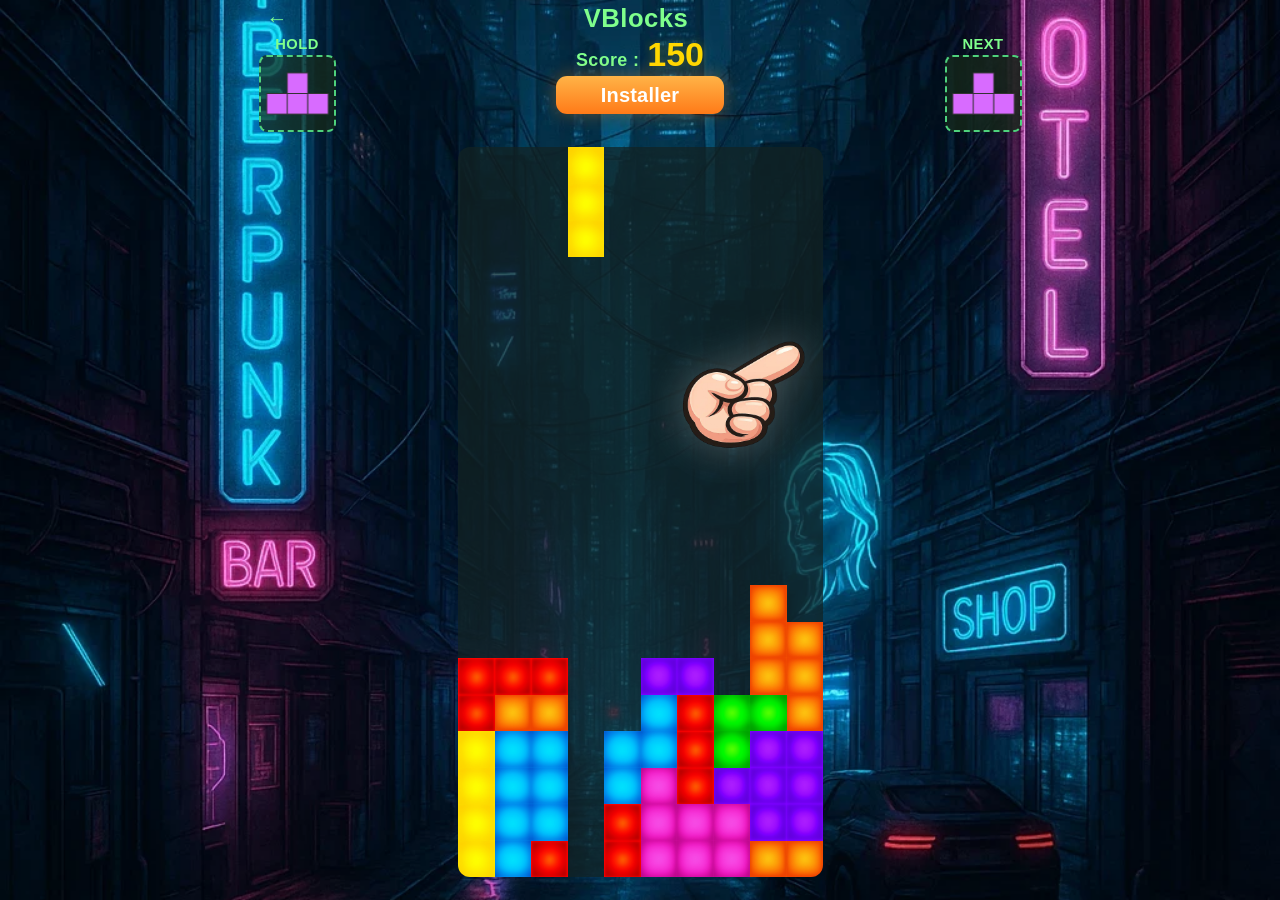
==== fichier/index.html @ 4e6a341f "s" ====
<!DOCTYPE html>
<html lang="fr">
<head>
  <meta charset="UTF-8" />
  <meta name="viewport" content="width=device-width, initial-scale=1.0, user-scalable=no" />
  <title>VBlocks</title>
  <style>
    :root { color-scheme: dark; }
    * { box-sizing: border-box; }
    html, body { margin:0; width:100%; height:100%; overflow:hidden; font-family: Arial, sans-serif; }
    body[data-theme="cyber"] {
      background: url('assets/grid.webp') center center / cover no-repeat !important;
      --body-bg: linear-gradient(135deg, #0d1b1e 0%, #16282a 60%, #132323 100%);
      --body-color: #7fff8c; --title-color: #7fff8c; --title-shadow: 0 0 14px #3fc86a;
      --canvas-bg: rgba(19,35,35,0.72); --canvas-border: #7fff8c; --canvas-shadow: #124527;
      --panel-bg: #101e16; --panel-border: #4ed17c; --panel-shadow: #16282a; --panel-text: #7fff8c;
      --canvas-panel-bg: rgba(23,42,25,0.72); --canvas-panel-border: #4ed17c;
      --box-bg: rgba(20,40,30,0.65); --box-border: #4ed17c; --score-color: #7fff8c;
      --score-shadow: 0 0 8px #7fff8c; --btn-bg: #1f3422; --btn-color: #7fff8c; --btn-border: #4ed17c;
      --btn-hover-bg: #243929; --btn-hover-color: #7fff8c; --btn-hover-border: #b3ffc1; --btn-shadow: 0 0 8px #4ed17c;
    }
    body { background: var(--body-bg,#111); color:var(--body-color,#ccc); }
    .game-viewport{
      position:fixed;
      inset:0;
      display:flex;
      justify-content:center;
      align-items:flex-start;
      overflow:hidden;
      padding:0;
    }

    .main-content{
      display:flex;
      flex-direction:column;
      width:min(100vw, 820px);
      height:100vh;
      align-items:center;
      justify-content:flex-start;
      transform-origin:top center;
      padding:max(2px, env(safe-area-inset-top)) 8px max(8px, env(safe-area-inset-bottom));
    }

    .top-bar{
      width:100%;
      max-width:760px;
      display:flex;
      flex-direction:column;
      padding:0;
      flex:0 0 auto;
    }

    .top-bar-row{
      display:flex;
      justify-content:space-between;
      align-items:center;
      gap:6px;
    }

    .btn-back{
      background:none;
      border:none;
      color:var(--title-color);
      font-size:21px;
      width:34px;
      height:34px;
      padding:0;
    }

    .main-title{
      flex:1;
      text-align:center;
      font-weight:900;
      letter-spacing:.5px;
      color:var(--title-color);
      font-size:clamp(18px, 2vw, 28px);
      line-height:1;
    }

    .profile-row{ width:42px; }

    .top-canvas-row{
      width:100%;
      max-width:760px;
      display:grid;
      grid-template-columns:minmax(54px,74px) minmax(0,1fr) minmax(54px,74px);
      align-items:start;
      gap:8px;
      margin-top:1px;
      flex:0 0 auto;
    }

    .side-canvas-block{
      display:flex;
      flex-direction:column;
      align-items:center;
      gap:3px;
      min-width:54px;
      flex:0 0 auto;
    }

    .side-canvas-block label{
      color:var(--panel-text);
      font-weight:800;
      text-align:center;
      font-size:clamp(11px, 1.15vw, 16px);
      letter-spacing:.03em;
      line-height:1;
    }

    .center-score-block{
      display:flex;
      justify-content:center;
      align-items:flex-start;
      min-width:0;
      padding-top:0;
    }

    .center-score-inline{
      display:flex;
      flex-direction:column;
      align-items:center;
      justify-content:center;
      gap:5px;
      text-align:center;
      min-width:0;
    }

    .center-score-label{
      font-size:clamp(12px, 1.4vw, 18px);
      font-weight:900;
      color:var(--panel-text);
      letter-spacing:.02em;
    }

    .center-score-value{
      font-size:clamp(20px, 3vw, 34px);
      font-weight:900;
      line-height:1;
      color:#ffd800;
      text-shadow:0 0 10px rgba(255,216,0,.28);
    }

    .center-score-topline{
      display:flex;
      align-items:baseline;
      justify-content:center;
      gap:8px;
      flex-wrap:wrap;
    }

    .install-cta-btn{
      width:clamp(132px, 22vw, 168px);
      min-width:0;
      height:38px;
      padding:0 14px;
      border:none;
      border-radius:11px;
      background:linear-gradient(180deg, #ffb347 0%, #ff7a18 100%);
      color:#fff;
      font-size:clamp(15px, 1.9vw, 20px);
      font-weight:900;
      letter-spacing:.01em;
      cursor:pointer;
      box-shadow:0 0 18px rgba(255,138,24,.35);
      animation:vb-showcase-pulse 1s ease-in-out infinite;
      white-space:nowrap;
    }

    #holdCanvas,#nextCanvas{
      background:var(--canvas-panel-bg);
      border:2px dashed var(--canvas-panel-border);
      border-radius:8px;
    }

    .game-flex-wrap{
      width:100%;
      flex:1 1 auto;
      display:flex;
      justify-content:center;
      align-items:center;
      min-height:0;
      padding-top:4px;
      padding-bottom:4px;
    }

    #gameCanvas{
      height:100%;
      max-height:100%;
      width:auto;
      max-width:min(94vw, calc((100vh - 170px) * 0.5));
      aspect-ratio:10/20;
      background:var(--canvas-bg);
      border-radius:12px;
      display:block;
      margin:0 auto;
      touch-action:none;
    }

    @media (max-width: 900px){
      .main-content{ width:100vw; }
      .top-bar, .top-canvas-row{ max-width:680px; }

      #gameCanvas{
        max-width:min(95vw, calc((100vh - 165px) * 0.5));
      }
    }

    @media (max-width: 600px){
      .main-content{
        padding-top:max(2px, env(safe-area-inset-top));
        padding-left:6px;
        padding-right:6px;
        padding-bottom:max(8px, env(safe-area-inset-bottom));
      }

      .top-canvas-row{
        gap:8px;
      }

      .side-canvas-block{
        min-width:58px;
        gap:4px;
      }

      .side-canvas-block label{
        font-size:12px;
      }

      .center-score-inline{
        gap:6px;
      }

      .install-cta-btn{
        width:min(150px, 100%);
        height:36px;
        font-size:16px;
        border-radius:10px;
      }

      #gameCanvas{
        max-width:min(97vw, calc((100vh - 155px) * 0.5));
      }
    }

    @media (max-height: 760px){
      #gameCanvas{
        max-width:min(97vw, calc((100vh - 150px) * 0.5));
      }
    }

    @keyframes vb-showcase-pulse {
      0%, 100% { transform: scale(1); box-shadow: 0 0 14px rgba(76,255,124,.22); }
      50% { transform: scale(1.08); box-shadow: 0 0 24px rgba(76,255,124,.42); }
    }

    @keyframes vb-showcase-hand-swipe {
      0%   { transform: translate3d(0,0,0) rotate(-6deg); opacity: 0; }
      10%  { opacity: .96; }
      65%  { transform: translate3d(-52vw,0,0) rotate(0deg); opacity: 1; }
      100% { transform: translate3d(-92vw,0,0) rotate(4deg); opacity: 0; }
    }

    #showcase-hand-hint{
      position:fixed;
      width:170px;
      height:170px;
      z-index:99990;
      pointer-events:none;
    }

    #showcase-hand-hint img{
      display:block;
      width:100%;
      height:auto;
      filter:drop-shadow(0 0 20px rgba(255,255,255,.26));
      animation: vb-showcase-hand-swipe 3.2s cubic-bezier(.22,.61,.36,1) infinite;
      transform-origin:center center;
      user-select:none;
      -webkit-user-drag:none;
    }
  </style>
</head>
<body data-theme="cyber">
  <div class="game-viewport"><div class="main-content">
    <div class="top-bar">
      <div class="top-bar-row">
        <button class="btn-back" onclick="history.back()">←</button>
        <span class="main-title">VBlocks</span>
        <div class="profile-row"></div>
      </div>
    </div>
    <div class="top-canvas-row">
      <div class="side-canvas-block"><label>HOLD</label><canvas id="holdCanvas" width="48" height="48"></canvas></div>
      <div class="center-score-block">
        <div class="center-score-inline">
          <div class="center-score-topline">
            <span class="center-score-label">Score :</span>
            <span class="center-score-value" id="score">0</span>
          </div>
          <button id="install-btn" class="install-cta-btn" type="button">Installer</button>
        </div>
      </div>
      <div class="side-canvas-block"><label>NEXT</label><canvas id="nextCanvas" width="48" height="48"></canvas></div>
    </div>
    <div class="game-flex-wrap"><canvas id="gameCanvas"></canvas></div>
  </div></div>
  <audio id="music" src="assets/sounds/chill.mp3" loop></audio>
  <script>
    localStorage.setItem('themeVBlocks', 'cyber');
    window.i18nGet = (k)=>k;
    window.userData = {
      async getVCoins(){ return Number(localStorage.getItem('ads_vcoins')||0); },
      async addVCoins(n){ const v=Number(localStorage.getItem('ads_vcoins')||0)+Number(n||0); localStorage.setItem('ads_vcoins', String(v)); return v; },
      async getJetons(){ return Number(localStorage.getItem('ads_jetons')||3); },
      async addJetons(n){ const v=Math.max(0,Number(localStorage.getItem('ads_jetons')||3)+Number(n||0)); localStorage.setItem('ads_jetons', String(v)); return v; },
      async getHighScore(){ return Number(localStorage.getItem('ads_highscore')||0); },
      async setHighScore(n){ localStorage.setItem('ads_highscore', String(n||0)); return n||0; }
    };
    window.showInterstitial = async ()=>true;
  </script>
  <script>
// --- PATCH anti-lignes (ne s'applique qu'au thème "nuit") ---
function fillRectThemeSafe(c, px, py, size) {
  const theme =
    (typeof getCurrentTheme === 'function'
      ? getCurrentTheme()
      : (localStorage.getItem('themeVBlocks') || 'cyber'));

  if (theme === 'nuit') {
    const pad = 0.5;
    c.fillRect(px - pad, py - pad, size + 2 * pad, size + 2 * pad);
  } else {
    // Important: ne PAS se rappeler soi-même → pas de récursion
    c.fillRect(px, py, size, size); // ✅ FIX: width ET height
  }
}

(function (global) {
  'use strict';

  // ==== GESTION MUSIQUE UNIFIÉE ==== //
  const music = document.getElementById('music');
  if (music) music.volume = 0.45;

  function isMusicAlwaysMuted() {
    return localStorage.getItem('alwaysMuteMusic') === 'true';
  }
  function playMusicAuto() {
    if (!music) return;
    if (!isMusicAlwaysMuted()) {
      music.play().then(() => {
        window.musicStarted = true;
        refreshMusicBtn();
      }).catch(() => {});
    }
  }
  function pauseMusic() {
    if (music) music.pause();
    window.musicStarted = false;
    refreshMusicBtn();
  }
  function refreshMusicBtn() {
    const btn = document.getElementById('music-btn');
    if (!btn) return;

    const muted = isMusicAlwaysMuted() || (music && music.paused);
    const icon = muted ? 'volume-x' : 'volume-2';

    btn.innerHTML = `<img src="assets/icons/${icon}.svg" alt="${muted ? 'Muet' : 'Actif'}" class="music-btn-img">`;
  }
  window.setMusicAlwaysMuted = function (val) {
    localStorage.setItem('alwaysMuteMusic', val ? 'true' : 'false');
    if (val) {
      pauseMusic();
    } else {
      playMusicAuto();
    }
    refreshMusicBtn();
  };

  window.startMusicForGame = function () {
    if (!music) return;
    if (isMusicAlwaysMuted()) {
      pauseMusic();
      return;
    }
    music.currentTime = 0;
    playMusicAuto();
  };
  window.addEventListener('storage', (e) => {
    if (e.key === 'alwaysMuteMusic') {
      refreshMusicBtn();
      if (isMusicAlwaysMuted()) pauseMusic();
      else playMusicAuto();
    }
  });
  // Démarrage audio sur premier input (pas d’attente réseau)
  window.addEventListener('pointerdown', function autoStartMusic() {
    if (!window.musicStarted && !isMusicAlwaysMuted()) {
      playMusicAuto();
      window.musicStarted = true;
    }
  }, { once: true });

  setTimeout(refreshMusicBtn, 200);
  document.addEventListener('DOMContentLoaded', () => {
    const btnMusic = document.getElementById('music-btn');
    if (!btnMusic) return;

    btnMusic.onclick = () => {
      const currentlyMuted = isMusicAlwaysMuted() || (music && music.paused);
      const nextMute = !currentlyMuted;

      if (typeof window.setMusicAlwaysMuted === 'function') {
        window.setMusicAlwaysMuted(nextMute);
      } else {
        localStorage.setItem('alwaysMuteMusic', nextMute ? 'true' : 'false');
        if (music) {
          if (nextMute) music.pause();
          else music.play().catch(()=>{});
        }
      }
      refreshMusicBtn();
    };

    refreshMusicBtn();
  });

  // ==== FIN MUSIQUE ==== //


  // ==== SUPABASE (safe) ==== //
  const sb = global.sb || global.supabase || null;

  let highscoreCloud = 0; // Record cloud global

  // i18n + fallbacks
  function t(key, params) {
    if (global.i18nGet) {
      let str = global.i18nGet(key) ?? key;
      if (params) Object.keys(params).forEach(k => { str = str.replace(`{${k}}`, params[k]); });
      return str;
    }
    if (global.I18N_MAP && global.I18N_MAP[key]) {
      let str = global.I18N_MAP[key];
      if (params) Object.keys(params).forEach(k => { str = str.replace(`{${k}}`, params[k]); });
      return str;
    }
    return key;
  }
  // tt = i18n avec texte de repli si la clé n'existe pas
  function tt(key, fallback, params) {
    const val = t(key, params);
    return (val === key ? fallback : val);
  }

  // === THEMES à variantes (multicarrés random) ===
  function isVariantTheme(name) {
    const t = name || (typeof getCurrentTheme === 'function'
      ? getCurrentTheme()
      : (localStorage.getItem('themeVBlocks') || 'cyber'));
    return t === 'space' || t === 'vitraux' || t === 'luxury';
  }

  function initGame(opts) {
    const mode = (opts && opts.mode) || 'classic';
    const duelId = opts?.duelId || null;
    const duelPlayerNum = opts?.duelPlayerNum || 1;

    // Séquence commune (persistance et rewind)
    let piecesSequence = null;
    let piecesUsed = 0;

    let ghostPieceEnabled = false;
    localStorage.setItem('ghostPiece', 'false');
    global.toggleGhostPiece = function (enabled) {
      ghostPieceEnabled = !!enabled;
      localStorage.setItem('ghostPiece', ghostPieceEnabled ? 'true' : 'false');
      safeRedraw();
    };

    // ==== CANVAS & DPR ==== //
    const canvas = document.getElementById('gameCanvas');
    if (!canvas) { return; }
    const ctx = canvas.getContext('2d');
    if (!ctx) { return; }

    const holdCanvas = document.getElementById('holdCanvas');
    const holdCtx = holdCanvas ? holdCanvas.getContext('2d') : null;
    const nextCanvas = document.getElementById('nextCanvas');
    const nextCtx = nextCanvas ? nextCanvas.getContext('2d') : null;

    const COLS = 10, ROWS = 20;
    let BLOCK_SIZE = 30; // en px CSS (pas device)
    const DPR = Math.max(1, Math.floor(window.devicePixelRatio || 1));

    ctx.imageSmoothingEnabled = false;
    if (holdCtx) holdCtx.imageSmoothingEnabled = false;
    if (nextCtx) nextCtx.imageSmoothingEnabled = false;

    function clearCanvas(c2d, cnv) {
      c2d.save();
      c2d.setTransform(1, 0, 0, 1, 0, 0);
      c2d.clearRect(0, 0, cnv.width, cnv.height);
      c2d.restore();
    }

    const mainContent = document.querySelector('.main-content');
    let resizeRAF = null;

    function fitCanvasToCSS() {
      const cssW = Math.round(canvas.clientWidth || canvas.getBoundingClientRect().width);
      if (!cssW) return;

      BLOCK_SIZE = cssW / COLS;

      const usedW = BLOCK_SIZE * COLS;
      const usedH = BLOCK_SIZE * ROWS;

      canvas.style.height = usedH + 'px';

      canvas.width = Math.round(usedW * DPR);
      canvas.height = Math.round(usedH * DPR);

      ctx.setTransform(DPR, 0, 0, DPR, 0, 0);
    }

    function fitWholeGameUI() {
      if (!mainContent) return;
      mainContent.style.transform = 'none';
      mainContent.style.marginTop = '0px';
    }

    function boardOffsets() {
      const cssW = canvas.width  / DPR;
      const cssH = canvas.height / DPR;
      const usedW = BLOCK_SIZE * COLS;
      const usedH = BLOCK_SIZE * ROWS;
      return {
        x: (cssW - usedW) / 2,
        y: (cssH - usedH) / 2,
      };
    }

    function sizeMiniCanvas(cnv, c2d, target = 48) {
      if (!cnv || !c2d) return;
      cnv.style.width  = target + 'px';
      cnv.style.height = target + 'px';
      cnv.width  = Math.round(target * DPR);
      cnv.height = Math.round(target * DPR);
      c2d.setTransform(DPR, 0, 0, DPR, 0, 0);
      c2d.imageSmoothingEnabled = false;
    }

    fitCanvasToCSS();

    function getMiniCanvasTarget() {
      return Math.max(48, Math.min(88, Math.round(Math.min(window.innerWidth, window.innerHeight) * 0.085)));
    }

    sizeMiniCanvas(holdCanvas, holdCtx, getMiniCanvasTarget());
    sizeMiniCanvas(nextCanvas, nextCtx, getMiniCanvasTarget());
    fitWholeGameUI();

    window.addEventListener('resize', () => {
      cancelAnimationFrame(resizeRAF);
      resizeRAF = requestAnimationFrame(() => {
        if (mainContent) {
          mainContent.style.transform = 'none';
          mainContent.style.marginTop = '0px';
        }

        fitCanvasToCSS();
        sizeMiniCanvas(holdCanvas, holdCtx, getMiniCanvasTarget());
        sizeMiniCanvas(nextCanvas, nextCtx, getMiniCanvasTarget());

        safeRedraw();
        drawMiniPiece(holdCtx, heldPiece);
        drawMiniPiece(nextCtx, nextPiece);

        fitWholeGameUI();
      });
    });

    const THEMES = ['cyber', 'neon', 'nuit', 'nature', 'bubble', 'retro', 'space', 'vitraux', 'luxury', 'grece', 'arabic', 'angelique', 'japon'];
    let currentTheme = localStorage.getItem('themeVBlocks') || 'cyber';
    let currentThemeIndex = Math.max(0, THEMES.indexOf(currentTheme));
    const blockImages = {};

    // --- utils ---
    function shuffle(arr) {
      for (let i = arr.length - 1; i > 0; i--) {
        const j = Math.floor(Math.random() * (i + 1));
        [arr[i], arr[j]] = [arr[j], arr[i]];
      }
      return arr;
    }
    function generateSequenceClassic(bags = 200) {
      const res = [];
      for (let b = 0; b < bags; b++) {
        const bag = [0,1,2,3,4,5,6]; // I,J,L,O,S,T,Z
        shuffle(bag);
        res.push(...bag);
      }
      return res;
    }
    function getNextPieceIdGeneric() {
      if (!piecesSequence || piecesUsed >= piecesSequence.length) {
        piecesSequence = (mode === 'duel' && piecesSequence) ? piecesSequence : generateSequenceClassic(200);
        piecesUsed = 0;
      }
      return piecesSequence[piecesUsed++];
    }

    // === Load all images ===
    function loadBlockImages(themeName) {
      const themesWithPNG = ['bubble','nature','vitraux','luxury','space','angelique','cyber','japon','arabic','grece'];

      if (isVariantTheme(themeName)) {
        // === MODE VARIANTES (6 carrés tirés aléatoirement) ===
        blockImages[themeName] = [];
        let imagesToLoad = 6, imagesLoaded = 0;
        for (let i = 1; i <= 6; i++) {
          const img = new Image();
          img.onload  = () => { if (++imagesLoaded === imagesToLoad) safeRedraw(); };
          img.onerror = () => { if (++imagesLoaded === imagesToLoad) safeRedraw(); };
          img.src = (themeName === 'cyber') ? `assets/${i}.webp` : `themes/${themeName}/${i}.webp`;
          blockImages[themeName].push(img);
        }
        ['I','J','L','O','S','T','Z'].forEach(l => { blockImages[l] = null; });
      }
      else if (themeName === 'grece' || themeName === 'arabic') {
        // === UNE SEULE IMAGE POUR TOUTES LES PIÈCES ===
        const img = new Image();
        img.onload  = () => { safeRedraw(); };
        img.onerror = () => {};
        img.src = (themeName === 'cyber') ? `assets/block.webp` : `themes/${themeName}/block.webp`;
        ['I','J','L','O','S','T','Z'].forEach(l => { blockImages[l] = img; });
      }
      else {
        // === CAS NORMAL (1 fichier par lettre) ===
        ['I','J','L','O','S','T','Z'].forEach(l => {
          if (themesWithPNG.includes(themeName)) {
            const img = new Image();
            img.onload  = () => { safeRedraw(); };
            img.onerror = () => {};
            img.src = (themeName === 'cyber') ? `assets/${l}.webp` : `themes/${themeName}/${l}.webp`;
            blockImages[l] = img;
          } else {
            blockImages[l] = null;
          }
        });
      }

      currentTheme = themeName;
      if (themeName === 'retro') {
        global.currentColors = { I:'#00f0ff', J:'#0044ff', L:'#ff6600', O:'#ffff33', S:'#00ff44', T:'#ff00cc', Z:'#ff0033' };
      } else if (themeName === 'neon') {
        global.currentColors = { I:'#00ffff', J:'#007bff', L:'#ff8800', O:'#ffff00', S:'#00ff00', T:'#ff00ff', Z:'#ff0033' };
      } else if (themeName === 'nuit') {
        global.currentColors = { I:'#ccc', J:'#ccc', L:'#ccc', O:'#ccc', S:'#ccc', T:'#ccc', Z:'#ccc' };
      } else if (themeName === 'cyber') {
        global.currentColors = { I:'#5df2ff', J:'#4a7dff', L:'#ff9b4d', O:'#ffe45c', S:'#3dffb5', T:'#d86bff', Z:'#ff5f7a' };
      } else {
        global.currentColors = { I:'#9aa4b2', J:'#7f8ea3', L:'#b79a7b', O:'#d0c36c', S:'#7fc28e', T:'#a27fc2', Z:'#c27f7f' };
      }
    }

    function getThemeCssHref(themeName) {
      const themesWithOwnCss = new Set(['bubble', 'nature', 'neon', 'nuit', 'retro']);
      return themesWithOwnCss.has(themeName) ? `themes/${themeName}.css` : 'themes/themes.css';
    }

    function changeTheme(themeName) {
      document.body.setAttribute('data-theme', themeName);
      localStorage.setItem('themeVBlocks', themeName);
      const style = document.getElementById('theme-style');
      if (style) style.href = getThemeCssHref(themeName);
      loadBlockImages(themeName);
      currentThemeIndex = Math.max(0, THEMES.indexOf(themeName));
      safeRedraw();
    }

    loadBlockImages(currentTheme);
    // --- Suit le thème choisi dans le profil (évènement envoyé par profil.html)
    window.addEventListener('vblocks-theme-changed', (e) => {
      const t = (e?.detail?.theme) || localStorage.getItem('themeVBlocks') || 'cyber';
      if (t) changeTheme(t);
    });


    const PIECES = [
      [[1,1,1,1]],
      [[1,0,0],[1,1,1]],
      [[0,0,1],[1,1,1]],
      [[1,1],[1,1]],
      [[0,1,1],[1,1,0]],
      [[0,1,0],[1,1,1]],
      [[1,1,0],[0,1,1]]
    ];
    const LETTERS = ['I','J','L','O','S','T','Z'];

    function cloneMatrix(shape) {
      if (!Array.isArray(shape)) return null;
      return shape.map(row => Array.isArray(row) ? row.slice() : []);
    }

    function isValidShape(shape) {
      return Array.isArray(shape)
        && shape.length > 0
        && shape.every(row => Array.isArray(row) && row.length > 0);
    }

    function getPieceTypeIdFromLetter(letter) {
      const idx = LETTERS.indexOf(letter);
      return idx >= 0 ? idx : 0;
    }

    function buildVariantsForShape(shape) {
      if (!isValidShape(shape)) return null;
      const numbers = [1,2,3,4,5,6];
      shuffle(numbers);
      let idx = 0;
      return shape.map(row => row.map(val => (val ? numbers[idx++ % numbers.length] : null)));
    }

    function sanitizePiece(piece, fallbackLetter = 'I') {
      if (!piece || typeof piece !== 'object') return null;

      const safeLetter = LETTERS.includes(piece.letter) ? piece.letter : fallbackLetter;
      const typeId = getPieceTypeIdFromLetter(safeLetter);
      const fallbackShape = cloneMatrix(PIECES[typeId]);
      const safeShape = isValidShape(piece.shape) ? cloneMatrix(piece.shape) : fallbackShape;
      if (!safeShape) return null;

      const safePiece = {
        shape: safeShape,
        letter: safeLetter,
        x: Number.isFinite(piece.x) ? piece.x : Math.floor((COLS - safeShape[0].length) / 2),
        y: Number.isFinite(piece.y) ? piece.y : 0
      };

      if (piece.variants && Array.isArray(piece.variants)) {
        safePiece.variants = piece.variants.map(row => Array.isArray(row) ? row.slice() : []);
      } else if (isVariantTheme(currentTheme)) {
        safePiece.variants = buildVariantsForShape(safeShape);
      }

      return safePiece;
    }

    function createSafePiece(letter) {
      const safeLetter = LETTERS.includes(letter) ? letter : LETTERS[Math.floor(Math.random() * LETTERS.length)];
      const typeId = getPieceTypeIdFromLetter(safeLetter);
      const shape = cloneMatrix(PIECES[typeId]);
      const piece = {
        shape,
        letter: safeLetter,
        x: Math.floor((COLS - shape[0].length) / 2),
        y: 0
      };
      if (isVariantTheme(currentTheme)) {
        piece.variants = buildVariantsForShape(shape);
      }
      return piece;
    }

    function ensureRenderablePieces() {
      if (currentPiece) {
        currentPiece = sanitizePiece(currentPiece, currentPiece.letter || 'I') || createSafePiece(currentPiece?.letter || 'I');
      }
      if (nextPiece) {
        nextPiece = sanitizePiece(nextPiece, nextPiece.letter || 'I') || createSafePiece(nextPiece?.letter || 'I');
      }
      if (heldPiece) {
        heldPiece = sanitizePiece(heldPiece, heldPiece.letter || 'I') || null;
      }
    }

    function recoverPiecesForRender() {
      currentPiece = sanitizePiece(currentPiece, currentPiece?.letter || 'I') || createSafePiece(currentPiece?.letter || 'I');
      nextPiece = sanitizePiece(nextPiece, nextPiece?.letter || 'I') || createSafePiece(nextPiece?.letter || 'I');
      if (heldPiece) {
        heldPiece = sanitizePiece(heldPiece, heldPiece.letter || 'I') || null;
      }
    }

    let board = Array.from({ length: ROWS }, () => Array(COLS).fill(''));

    let currentPiece = null;
    let nextPiece = null;
    let heldPiece = null;
    let holdUsed = false; // conservé pour compat, mais ignoré (échanges illimités)
    let score = 0;
    let dropInterval = 500;
    let lastTime = 0;
    let gameOver = false;
    let paused = false;
    let combo = 0;
    let linesCleared = 0;
    let history = [];

    // revive ramp
    let reviveRampActive = false;
    let reviveRampStart = 0;
    const REVIVE_RAMP_MS = 6000;
    let reviveTargetInterval = 500;

    // ✅ Limitation: 1 seul revive par partie (pub OU jeton)
    let reviveUsed = false;

    // 🔒 Anti-double fin/anti-double crédit
    let endHandled = false;
    let creditDone = false;

    function lerp(a, b, t) { return a + (b - a) * t; }

    function saveHistory() {
      history.push({
        board: board.map(row => row.map(cell => cell && typeof cell === 'object' ? { ...cell } : cell)),
        currentPiece: JSON.parse(JSON.stringify(currentPiece)),
        nextPiece: JSON.parse(JSON.stringify(nextPiece)),
        heldPiece: heldPiece ? JSON.parse(JSON.stringify(heldPiece)) : null,
        score, combo, linesCleared, dropInterval,
        piecesSequence: piecesSequence ? piecesSequence.slice() : null,
        piecesUsed
      });
      if (history.length > 30) history.shift();
    }

    async function getJetons() {
      return (await userData.getJetons?.()) ?? 0;
    }
    async function useJeton() {
      const solde = await getJetons();
      if (solde > 0) {
        await userData.addJetons(-1);
        return true;
      }
      return false;
    }

    // === AJUSTEMENT #1 : interstitiel centralisé (pub.js) ===
    async function showInterstitial() {
      try {
        if (typeof window.showInterstitial === 'function') {
          await window.showInterstitial(); // AdMob via pub.js
          return;
        }
        if (global.showInterstitialAd) { // vieux wrapper éventuel
          await global.showInterstitialAd();
          return;
        }
      } catch (_) {}
      await showFakeAd(); // fallback web/dev
    }

    function showFakeAd() {
      return new Promise(resolve => {
        const ad = document.createElement('div');
        ad.style = 'position:fixed;left:0;top:0;width:100vw;height:100vh;z-index:999999;background:rgba(0,0,0,0.7);display:flex;align-items:center;justify-content:center;color:#fff;font-size:2em;';
        ad.innerHTML = `<div style="text-align:center">
          <div>${tt('ad.fake','Publicité')}</div>
          <div style="opacity:.9;font-size:.7em;margin-top:.3em">${tt('ad.wait','Veuillez patienter quelques secondes…')}</div>
        </div>`;
        document.body.appendChild(ad);
        setTimeout(() => { ad.remove(); resolve(); }, 3000);
      });
    }

    // ----- DUEL --------
    async function setupDuelSequence() {
      if (!duelId || !sb) return;
      let tries = 0, data = null;
      while (tries++ < 20) {
        let res = await sb.from('duels').select('*').eq('id', duelId).single();
        if (res?.data && res.data.pieces_seq) { data = res.data; break; }
        await new Promise(r => setTimeout(r, 1500));
      }
      if (!data) throw new Error(tt('error.duel_not_found','Duel introuvable'));
      piecesSequence = data.pieces_seq.split(',').map(x => parseInt(x, 10));
      piecesUsed = 0;
    }
    function getDuelNextPieceId() {
      if (!piecesSequence) return Math.floor(Math.random() * PIECES.length);
      if (piecesUsed >= piecesSequence.length) return Math.floor(Math.random() * PIECES.length);
      return piecesSequence[piecesUsed++];
    }

    // =========================
    // AUTOSAVE / RESUME (LOCAL UNIQUEMENT)
    // =========================
    const SAVE_KEY = `vblocks:autosave:${mode}:v3`; // v3: inclut inProgress + séquence
    const SAVE_TTL_MS = 1000 * 60 * 60 * 48; // 48h
    const CAN_RESUME = (mode !== 'duel'); // Par équité, pas de reprise en duel

    // Cloud désactivé pour la sauvegarde de partie
    const saveStateCloud = async () => {};
    const loadSavedCloud = async () => null;

    function getSavableState() {
      return {
        board,
        currentPiece,
        nextPiece,
        heldPiece,
        holdUsed,
        score,
        combo,
        linesCleared,
        dropInterval,
        mode,
        theme: currentTheme,
        ts: Date.now(),
        inProgress: !gameOver && !!currentPiece, // flag clé → pas de popup si false
        piecesSequence,
        piecesUsed
      };
    }
    function clearSavedGame() {
      try { localStorage.removeItem(SAVE_KEY); } catch (_e) {}
      saveStateCloud(null).catch(()=>{});
    }
    function safeParse(json) {
      try { return JSON.parse(json); } catch { return null; }
    }

    function saveStateNowLocal() {
      if (!CAN_RESUME) return;
      try {
        const payload = { version: 3, ts: Date.now(), state: getSavableState() };
        localStorage.setItem(SAVE_KEY, JSON.stringify(payload));
      } catch (_e) {}
    }

    async function saveStateNow() {
      if (!CAN_RESUME) return;
      const state = getSavableState();
      saveStateNowLocal();
      // pas de cloud ici
    }

    let saveTimer = null;
    function scheduleSave() {
      if (!CAN_RESUME) return;
      clearTimeout(saveTimer);
      saveTimer = setTimeout(saveStateNow, 300);
    }

    function loadSavedLocal() {
      if (!CAN_RESUME) return null;
      const raw = localStorage.getItem(SAVE_KEY);
      if (!raw) return null;
      const parsed = safeParse(raw);
      if (!parsed || !parsed.state) return null;
      const st = parsed.state;
      if ((Date.now() - (parsed.ts || st.ts || 0)) > SAVE_TTL_MS) {
        try { localStorage.removeItem(SAVE_KEY); } catch (_e) {}
        return null;
      }
      if (st.mode !== mode) return null;
      if (!st.inProgress) return null;
      return st;
    }

    function restoreFromSave(s) {
      try {
        if (!Array.isArray(s.board) || !s.currentPiece || !s.nextPiece) return false;

        board = s.board.map(row => row.map(cell => cell && typeof cell === 'object' ? { ...cell } : cell));
        currentPiece = JSON.parse(JSON.stringify(s.currentPiece));
        nextPiece    = JSON.parse(JSON.stringify(s.nextPiece));
        heldPiece    = s.heldPiece ? JSON.parse(JSON.stringify(s.heldPiece)) : null;
        ensureRenderablePieces();
        holdUsed     = !!s.holdUsed;
        score        = +s.score || 0;
        combo        = +s.combo || 0;
        linesCleared = +s.linesCleared || 0;
        dropInterval = +s.dropInterval || 500;
        gameOver     = false;
        paused       = false;

        if (s.piecesSequence && Array.isArray(s.piecesSequence)) {
          piecesSequence = s.piecesSequence.slice();
        }
        if (Number.isInteger(s.piecesUsed)) {
          piecesUsed = s.piecesUsed;
        }

    // Préfère TOUJOURS le thème actuel choisi par l’utilisateur
const desiredTheme = localStorage.getItem('themeVBlocks') || s.theme || currentTheme;
if (THEMES.includes(desiredTheme) && desiredTheme !== currentTheme) {
  changeTheme(desiredTheme);
}


        const scoreEl = document.getElementById('score');
        if (scoreEl) scoreEl.textContent = String(score);
        drawMiniPiece(nextCtx, nextPiece);
        drawMiniPiece(holdCtx, heldPiece);
        safeRedraw();

        history = [];
        saveHistory();

        lastTime = performance.now();
        requestAnimationFrame(update);
        window.startMusicForGame?.();

        scheduleSave();
        return true;
      } catch (_) {
        return false;
      }
    }

    // Sauvegardes « événements »
    document.addEventListener('visibilitychange', () => {
      if (document.hidden) saveStateNow();
    });
    window.addEventListener('beforeunload', saveStateNow);
    window.addEventListener('pagehide', saveStateNow);
    document.addEventListener('backbutton', saveStateNow, false);


 // Popup de reprise (locale)
function showResumePopup(savedState) {
  // Empêche de compter tant que la popup est ouverte
  window.__ads_waiting_choice = true;

  const overlay = document.createElement('div');
  overlay.id = 'resume-popup';
  overlay.style = `
    position:fixed;inset:0;z-index:99999;background:rgba(0,0,0,.55);
    display:flex;align-items:center;justify-content:center;
  `;
  overlay.innerHTML = `
    <div style="background:#23294a;border-radius:1em;padding:22px 18px;box-shadow:0 0 14px #3ff7;min-width:240px;max-width:92vw;text-align:center">
      <div style="font-size:1.15em;font-weight:bold;margin-bottom:8px;">
        ${tt('resume.title','Partie en cours')}
      </div>
      <div style="opacity:.9;margin-bottom:14px">
        ${tt('resume.subtitle','Voulez-vous reprendre là où vous vous êtes arrêté ?')}
      </div>
      <div style="display:flex;gap:10px;justify-content:center;flex-wrap:wrap">
        <button id="resume-yes" style="padding:.5em 1em;border-radius:.7em;border:none;background:#39f;color:#fff;cursor:pointer;">
          ${tt('resume.resume','Reprendre')}
        </button>
        <button id="resume-restart" style="padding:.5em 1em;border-radius:.7em;border:none;background:#444;color:#fff;cursor:pointer;">
          ${tt('resume.restart','Recommencer')}
        </button>
      </div>
    </div>
  `;
  document.body.appendChild(overlay);

  const cleanup = () => { window.__ads_waiting_choice = false; overlay.remove(); };

overlay.querySelector('#resume-yes').onclick = () => {
  cleanup();  // remet __ads_waiting_choice = false
  try { window.partieReprisee?.(mode); } catch(_){}
  restoreFromSave(savedState);


  };
  overlay.querySelector('#resume-restart').onclick = () => {
    clearSavedGame();
    cleanup();
    restartGameHard();
  };

    }

    // URL index pour "Quitter"
    const INDEX_URL = global.GAME_INDEX_URL || 'index.html';

    // === RESTART PROPRE GLOBAL (utile en cours de partie ou fin) ===
    function restartGameHard() {
      try { window.partieRecommencee?.(mode); } catch(_){}

      stopSoftDrop();
      stopHorizontalRepeat();
      if (saveTimer) { clearTimeout(saveTimer); saveTimer = null; }
      clearShowcaseAutoStoreFlow();

      board = Array.from({ length: ROWS }, () => Array(COLS).fill(''));
      currentPiece = null;
      nextPiece = null;
      heldPiece = null;
      holdUsed = false;
      score = 0;
      combo = 0;
      linesCleared = 0;
      dropInterval = 500;
      gameOver = false;
      paused = false;
      history = [];
      lastTime = 0;
      reviveRampActive = false;
      reviveUsed = false;
      endHandled = false;
      creditDone = false;

      const scoreEl = document.getElementById('score');
      if (scoreEl) scoreEl.textContent = '0';
      drawMiniPiece(nextCtx, null);
      drawMiniPiece(holdCtx, null);
      safeRedraw();

      clearSavedGame();

      if (mode !== 'duel') {
        piecesSequence = generateSequenceClassic(200);
        piecesUsed = 0;
      }

      if (SHOWCASE_START_ENABLED && mode === 'classic') {
        applyShowcaseStartState();
        saveHistory();
        startShowcaseAutoStoreFlow();
        window.startMusicForGame?.();
        requestAnimationFrame(update);
        return;
      }

      nextPiece = newPiece();
      reset();
      saveHistory();
      window.startMusicForGame?.();
      requestAnimationFrame(update);
    }
    // Expose facultatif si tu as un bouton "Recommencer" en HUD
    global.restartGameHard = restartGameHard;

    // === helper de crédit des récompenses (appelé sur Restart/Quit) ===
    async function commitEndRewards(points) {
      if (creditDone) return;
      creditDone = true;
      try {
        await setLastScoreSupabase(points);
        const cloudHigh = await getHighScoreSupabase();
        if (points > cloudHigh) {
          await setHighScoreSupabase(points);
          highscoreCloud = points;
          updateHighscoreDisplay();
        }
        await userData.addVCoins?.(points);
        updateBalancesHeader();
      } catch (err) {}
    }

    // Nouvelle popup de fin de partie (+ revive)
    function showEndPopup(points) {
      if (endHandled) return;
      try { window.partieTerminee?.(); } catch(_) {}

      clearShowcaseAutoStoreFlow(false);

      paused = true;
      stopSoftDrop();
      stopHorizontalRepeat();
      safeRedraw();
      clearSavedGame();

      const old = document.getElementById('gameover-popup');
      if (old) old.remove();

      if (mode === 'duel' && typeof handleDuelEnd === 'function') {
        handleDuelEnd(points);
        return;
      }

      const STORE_URL = SHOWCASE_STORE_URL;
      let busy = false;

      async function goStore() {
        if (busy) return;
        busy = true;
        clearTimeout(autoOpenTimer);

        try { await commitEndRewards(points); } catch (_) {}
        endHandled = true;
        window.location.href = STORE_URL;
      }

      const popup = document.createElement('div');
      popup.id = 'gameover-popup';
      popup.style = `
        position: fixed;
        inset: 0;
        z-index: 99999;
        background: rgba(0,0,0,0.60);
        display:flex;
        align-items:center;
        justify-content:center;
      `;
      popup.innerHTML = `
        <div style="background:#23294a;border-radius:1em;padding:24px 18px;box-shadow:0 0 14px #3ff7;min-width:260px;max-width:92vw;text-align:center">
          <div style="font-size:1.25em;font-weight:900;margin-bottom:14px;">Continue ?</div>
          <button
            id="end-continue-store"
            style="padding:.8em 1.4em;border-radius:.9em;border:none;background:#39f;color:#fff;cursor:pointer;font-weight:800;animation:vb-showcase-pulse 1s ease-in-out infinite;"
          >
            Continue ?
          </button>
        </div>
      `;
      document.body.appendChild(popup);

      const autoOpenTimer = setTimeout(goStore, 8000);
      document.getElementById('end-continue-store').onclick = goStore;
    }

    function reviveRewindAndResume() {
      if (history.length === 0) return;
      const index = history.length > 8 ? history.length - 8 : 0;
      const state = history[index];
      history = history.slice(0, index);

      board = state.board.map(r => r.slice());
      currentPiece = JSON.parse(JSON.stringify(state.currentPiece));
      nextPiece = JSON.parse(JSON.stringify(state.nextPiece));
      heldPiece = state.heldPiece ? JSON.parse(JSON.stringify(state.heldPiece)) : null;
      score = state.score;
      combo = state.combo;
      linesCleared = state.linesCleared;
      dropInterval = state.dropInterval || 500;

      if (state.piecesSequence && Array.isArray(state.piecesSequence)) {
        piecesSequence = state.piecesSequence.slice();
      }
      if (Number.isInteger(state.piecesUsed)) {
        piecesUsed = state.piecesUsed;
      }

      ensureRenderablePieces();

      // ❄️ Assure qu'aucun flag pub ne bloque
      window.__ads_active = false;
      window.__ads_freeze = false;

      paused = true;
      gameOver = false;
      safeRedraw();

      // 2) Compte à rebours court (i18n)
      let countdown = 3;
      const overlay = document.createElement('div');
      overlay.id = 'countdown-overlay';
      overlay.style = `
        position:fixed;top:0;left:0;width:100vw;height:100vh;background:rgba(0,0,0,0.6);
        color:#fff;display:flex;align-items:center;justify-content:center;font-size:4em;z-index:99998;
      `;
      overlay.textContent = tt('revive.count','{n}', { n: countdown });
      document.body.appendChild(overlay);
      const tmr = setInterval(() => {
        countdown--;
        overlay.textContent = tt('revive.count','{n}', { n: countdown });
        if (countdown <= 0) {
          clearInterval(tmr);
          overlay.remove();

// 3) Restaure et démarre rampe de vitesse
paused = false;
gameOver = false;

reviveTargetInterval = dropInterval || 500;
dropInterval = 1200; // très lent au départ
reviveRampActive = true;
reviveRampStart = performance.now();

lastTime = performance.now();

// ⬅️ Ne pas compter la reprise post-revive comme une action
window.__ads_skip_next_action = true;

try { window.partieReprisee?.(mode); } catch(_) {}

requestAnimationFrame(update);

        }
      }, 1000);
    }

    function rewind() {
      if (history.length === 0) return;
      const index = history.length > 8 ? history.length - 8 : 0;
      const state = history[index];
      history = history.slice(0, index);

      board = state.board.map(r => r.slice());
      currentPiece = JSON.parse(JSON.stringify(state.currentPiece));
      nextPiece = JSON.parse(JSON.stringify(state.nextPiece));
      heldPiece = state.heldPiece ? JSON.parse(JSON.stringify(state.heldPiece)) : null;
      score = state.score;
      combo = state.combo;
      linesCleared = state.linesCleared;
      dropInterval = state.dropInterval || 500;

      if (state.piecesSequence && Array.isArray(state.piecesSequence)) {
        piecesSequence = state.piecesSequence.slice();
      }
      if (Number.isInteger(state.piecesUsed)) {
        piecesUsed = state.piecesUsed;
      }

      ensureRenderablePieces();

      paused = true;
      gameOver = false;
      safeRedraw();

      let countdown = 5;
      const overlay = document.createElement('div');
      overlay.id = 'countdown-overlay';
      overlay.style = `
        position:fixed;top:0;left:0;width:100vw;height:100vh;background:rgba(0,0,0,0.6);
        color:#fff;display:flex;align-items:center;justify-content:center;font-size:4em;z-index:99998;
      `;
      overlay.textContent = countdown;
      document.body.appendChild(overlay);
      let tmr = setInterval(() => {
        countdown--;
        overlay.textContent = countdown;
        if (countdown <= 0) {
          clearInterval(tmr);
          overlay.remove();
          paused = false;
          gameOver = false;
          lastTime = performance.now();
          requestAnimationFrame(update);
        }
      }, 1000);
    }

    function togglePause() {
      paused = !paused;
      if (paused) {
        stopSoftDrop();
        stopHorizontalRepeat();
      }
      safeRedraw();
      if (!paused && !gameOver) requestAnimationFrame(update);
    }
    global.togglePause = togglePause;

    setTimeout(() => {
      let btn = document.getElementById('pause-btn');
      if (btn) btn.onclick = (e) => { e.preventDefault(); togglePause(); };
      const btnRestart = document.getElementById('restart-btn');
      if (btnRestart) btnRestart.onclick = (e) => { e.preventDefault(); restartGameHard(); };
    }, 200);

    const SPEED_TABLE = [
      800, 720, 630, 550, 470, 380, 300, 220, 130, 100,
       83,  83,  83,  67,  67,  67,  50,   50,  50,  33,
       33,  33,  33,  33,  33,  33,  33,  33,  17
    ];

const scoreEl = document.getElementById('score');
if (scoreEl) scoreEl.textContent = '0';

const SHOWCASE_START_ENABLED = true;
const SHOWCASE_AUTO_STORE_DELAY_MS = 15000;
const SHOWCASE_STORE_URL = 'https://play.google.com/store/apps/details?id=com.vboldstudio.VBlocks';
const SHOWCASE_HAND_ASSET = 'assets/hand.webp';

let showcaseAutoStoreTimer = null;
let showcaseHandEl = null;
let showcaseHandResizeHandler = null;
let showcaseHandDismissHandler = null;
let showcaseAutoStoreTriggered = false;

const SHOWCASE_FILLED_CELLS = [
  [8,12,'S'],

  [8,13,'S'], [9,13,'S'],

  [0,14,'L'], [1,14,'L'], [2,14,'L'],
  [5,14,'O'], [6,14,'O'],
  [8,14,'S'], [9,14,'S'],

  [0,15,'L'], [1,15,'S'], [2,15,'S'],
  [5,15,'Z'], [6,15,'L'],
  [7,15,'J'], [8,15,'J'], [9,15,'S'],

  [0,16,'I'],
  [1,16,'Z'], [2,16,'Z'],
  [4,16,'Z'], [5,16,'Z'],
  [6,16,'L'], [7,16,'J'],
  [8,16,'O'], [9,16,'O'],

  [0,17,'I'],
  [1,17,'Z'], [2,17,'Z'],
  [4,17,'Z'],
  [5,17,'T'],
  [6,17,'L'],
  [7,17,'O'], [8,17,'O'], [9,17,'O'],

  [0,18,'I'],
  [1,18,'Z'], [2,18,'Z'],
  [4,18,'L'],
  [5,18,'T'], [6,18,'T'], [7,18,'T'],
  [8,18,'O'], [9,18,'O'],

  [0,19,'I'],
  [1,19,'Z'],
  [2,19,'L'],
  [4,19,'L'],
  [5,19,'T'], [6,19,'T'], [7,19,'T'],
  [8,19,'S'], [9,19,'S']
];

function buildShowcaseBoard() {
  const b = Array.from({ length: ROWS }, () => Array(COLS).fill(''));
  SHOWCASE_FILLED_CELLS.forEach(([x, y, t]) => {
    if (x >= 0 && x < COLS && y >= 0 && y < ROWS) {
      b[y][x] = t;
    }
  });
  return b;
}

function makeShowcasePiece(letter, x, y) {
  const p = createSafePiece(letter);
  p.x = x;
  p.y = y;
  return p;
}

function applyShowcaseStartState() {
  board = buildShowcaseBoard();

  // Pièce de départ = I bien verticale et centrée
  currentPiece = {
    letter: 'I',
    shape: [[1],[1],[1],[1]],
    x: 3,
    y: -3
  };

  // Réserve / Suivante en rose comme sur la capture
  heldPiece = makeShowcasePiece('T', 0, 0);
  nextPiece = makeShowcasePiece('T', 0, 0);

  holdUsed = false;
  score = 150;
  combo = 0;
  linesCleared = 0;
  dropInterval = 500;
  gameOver = false;
  paused = false;
  reviveUsed = false;
  endHandled = false;
  creditDone = false;

  ensureRenderablePieces();

  if (scoreEl) scoreEl.textContent = String(score);
  drawMiniPiece(nextCtx, nextPiece);
  drawMiniPiece(holdCtx, heldPiece);
  safeRedraw();
  scheduleSave();
}

function positionShowcaseHandHint() {
  if (!showcaseHandEl) return;
  const handSize = showcaseHandEl.offsetWidth || 170;
  showcaseHandEl.style.left = `${window.innerWidth * 0.58 - handSize / 2}px`;
  showcaseHandEl.style.top = `${window.innerHeight * 0.44 - handSize / 2}px`;
}

function removeShowcaseHandHint() {
  if (showcaseHandResizeHandler) {
    window.removeEventListener('resize', showcaseHandResizeHandler);
    showcaseHandResizeHandler = null;
  }
  if (showcaseHandDismissHandler) {
    window.removeEventListener('pointerdown', showcaseHandDismissHandler, true);
    window.removeEventListener('touchstart', showcaseHandDismissHandler, true);
    window.removeEventListener('mousedown', showcaseHandDismissHandler, true);
    showcaseHandDismissHandler = null;
  }
  if (showcaseHandEl) {
    showcaseHandEl.remove();
    showcaseHandEl = null;
  }
}

function showShowcaseHandHint() {
  removeShowcaseHandHint();

  showcaseHandEl = document.createElement('div');
  showcaseHandEl.id = 'showcase-hand-hint';
  showcaseHandEl.innerHTML = `<img src="${SHOWCASE_HAND_ASSET}" alt="">`;
  document.body.appendChild(showcaseHandEl);

  positionShowcaseHandHint();
  showcaseHandResizeHandler = () => positionShowcaseHandHint();
  window.addEventListener('resize', showcaseHandResizeHandler);

  showcaseHandDismissHandler = () => {
    removeShowcaseHandHint();
  };
  window.addEventListener('pointerdown', showcaseHandDismissHandler, true);
  window.addEventListener('touchstart', showcaseHandDismissHandler, true);
  window.addEventListener('mousedown', showcaseHandDismissHandler, true);
}

function clearShowcaseAutoStoreFlow(resetState = true) {
  clearTimeout(showcaseAutoStoreTimer);
  showcaseAutoStoreTimer = null;

  removeShowcaseHandHint();

  if (resetState) {
    showcaseAutoStoreTriggered = false;
  }
}

async function openShowcaseStoreDirect() {
  if (showcaseAutoStoreTriggered || endHandled || gameOver) return;
  showcaseAutoStoreTriggered = true;

  clearShowcaseAutoStoreFlow(false);

  try { await commitEndRewards(score); } catch (_) {}
  endHandled = true;
  window.location.href = SHOWCASE_STORE_URL;
}

function startShowcaseAutoStoreFlow() {
  clearShowcaseAutoStoreFlow();
  showcaseAutoStoreTriggered = false;

  if (!SHOWCASE_START_ENABLED || mode !== 'classic') return;

  showShowcaseHandHint();

  showcaseAutoStoreTimer = setTimeout(() => {
    if (!gameOver && !endHandled) {
      openShowcaseStoreDirect();
    }
  }, SHOWCASE_AUTO_STORE_DELAY_MS);
}

// Cherche l’élément à l’instant où on en a besoin (pas au chargement)
function setHighText(val) {
  const el = document.getElementById('highscore') || document.getElementById('highscore-global');
  if (el) el.textContent = String(val);
}

async function updateHighscoreDisplay() {
  // essaie d’abord la RPC; si KO, fallback userData
  let cloud = null;
  try {
    if (typeof getHighScoreSupabase === 'function') {
      cloud = await getHighScoreSupabase();
    }
  } catch (_) {}

  if (cloud == null && userData?.getHighScore) {
    try { cloud = await userData.getHighScore(); } catch (_) {}
  }

  highscoreCloud = Number(cloud) || 0;
  setHighText(highscoreCloud);
}

// Appel immédiat si le DOM est déjà prêt, sinon on attend
if (document.readyState === 'loading') {
  document.addEventListener('DOMContentLoaded', updateHighscoreDisplay);
} else {
  updateHighscoreDisplay();
}

// Alias (deux orthographes utilisées ailleurs dans le code)
window.updateHighscoreDisplay = updateHighscoreDisplay;
window.updateHighScoreDisplay = updateHighscoreDisplay;


    // === SCORE: barème fixe (sans combo/enchaînement) ===
    function computeScore(lines) {
      const TABLE = [0, 10, 25, 40, 60]; // 0,1,2,3,4 lignes
      return TABLE[lines] || 0;
    }

    async function startGame() {
      try { window.partieCommencee?.(mode); } catch(_){}

      paused = false;
      gameOver = false;
      lastTime = 0;
      reviveUsed = false;
      endHandled = false;
      creditDone = false;

      if (mode === 'duel') await setupDuelSequence();

      if (mode !== 'duel') {
        piecesSequence = generateSequenceClassic(200);
        piecesUsed = 0;
      }

      if (SHOWCASE_START_ENABLED && mode === 'classic') {
        applyShowcaseStartState();
        saveHistory();
        startShowcaseAutoStoreFlow();
        window.startMusicForGame?.();
        requestAnimationFrame(update);
        return;
      }

      nextPiece = newPiece();
      reset();
      saveHistory();
      window.startMusicForGame?.();
      requestAnimationFrame(update);
    }

    function newPiece() {
      let typeId;
      if (mode === 'duel') typeId = getDuelNextPieceId();
      else typeId = getNextPieceIdGeneric();

      if (typeId < 0 || typeId > 6 || Number.isNaN(typeId)) {
        typeId = Math.floor(Math.random() * PIECES.length);
      }

      const letter = LETTERS[typeId];
      return createSafePiece(letter);
    }

    function collision(p = currentPiece) {
      if (!p || !p.shape) return false;
      return p.shape.some((row, dy) =>
        row.some((val, dx) => {
          if (!val) return false;
          const x = p.x + dx;
          const y = p.y + dy;
          return x < 0 || x >= COLS || y >= ROWS || (y >= 0 && board[y][x]);
        })
      );
    }

    function merge() {
      currentPiece.shape.forEach((row, dy) =>
        row.forEach((val, dx) => {
          if (val) {
            const x = currentPiece.x + dx;
            const y = currentPiece.y + dy;
            if (y >= 0) {
              if (isVariantTheme(currentTheme)) {
                board[y][x] = { letter: currentPiece.letter, variant: currentPiece.variants?.[dy]?.[dx] ?? 0 };
              } else {
                board[y][x] = currentPiece.letter;
              }
            }
          }
        })
      );
      clearLines();
      scheduleSave();
    }

    function clearLines() {
      let lines = 0;
      board = board.filter(row => {
        if (row.every(cell => cell !== '')) { lines++; return false; }
        return true;
      });
      while (board.length < ROWS) board.unshift(Array(COLS).fill(''));
      if (lines > 0) {
        if (window.vibrateIfEnabled) window.vibrateIfEnabled(lines >= 4 ? 200 : 70);
        combo++;
        linesCleared += lines;
        let pts = computeScore(lines, combo);
        score += pts;
        if (scoreEl) scoreEl.textContent = score;

if (score > highscoreCloud) {
  const newHS = score;
  highscoreCloud = newHS;
  setHighText(newHS);

  Promise.resolve()
    .then(() => userData?.setHighScore ? userData.setHighScore(newHS) : null)
    .then(() => (typeof setHighScoreSupabase === 'function') ? setHighScoreSupabase(newHS) : null)
    .finally(() => {
      if (typeof window.updateHighscoreDisplay === 'function') window.updateHighscoreDisplay();
      if (typeof window.updateHighScoreDisplay === 'function') window.updateHighscoreDisplay();
    })
    .catch(e => console.warn('[HS] save failed:', e));
}


        if (mode === 'classic' || mode === 'duel') {
          let level = Math.floor(linesCleared / 7);
          if (level >= SPEED_TABLE.length) level = SPEED_TABLE.length - 1;
          dropInterval = SPEED_TABLE[level];
        }
      } else {
        combo = 0;
      }
    }

    function move(offset) {
      if (!currentPiece || !currentPiece.shape) return;
      currentPiece.x += offset;
      if (collision()) currentPiece.x -= offset;
      scheduleSave();
    }

    function dropPiece() {
      if (!currentPiece || !currentPiece.shape) return;
      currentPiece.y++;
      if (collision()) {
        currentPiece.y--;
        stopSoftDrop();
        mustLiftFingerForNextSoftDrop = true;

        merge();
        saveHistory();
        reset();
        if (collision()) {
          showEndPopup(score);
          gameOver = true;
        }
      }
    }

    // 🔒 rotation lock global (empêche rotation pendant glissements/softdrop/quickdrop)
    let rotationLocked = false;

    function rotatePiece() {
      if (rotationLocked || !currentPiece || !currentPiece.shape) return; // 🔒
      const shape = currentPiece.shape;
      let oldVariants = null;
      if (isVariantTheme(currentTheme)) oldVariants = currentPiece.variants;

      currentPiece.shape = shape[0].map((_, i) => shape.map(r => r[i])).reverse();
      if (isVariantTheme(currentTheme)) {
        if (oldVariants && oldVariants[0]) {
          currentPiece.variants = oldVariants[0].map((_, i) => oldVariants.map(r => r[i])).reverse();
        }
      }

      if (collision()) {
        currentPiece.shape = shape;
        if (isVariantTheme(currentTheme)) currentPiece.variants = oldVariants;
      } else {
        scheduleSave();
      }
    }

    function clonePiece(p) {
      return JSON.parse(JSON.stringify(p));
    }

    // === HOLD = échange instantané
    function tryKickPlace(p, targetX, targetY) {
      const kicks = [[0,0],[-1,0],[1,0],[0,-1],[-2,0],[2,0],[0,-2]];
      const bx = p.x, by = p.y;
      for (const [kx,ky] of kicks) {
        p.x = targetX + kx; p.y = targetY + ky;
        if (!collision(p)) return true;
      }
      p.x = bx; p.y = by;
      return false;
    }

    function holdPieceSwapStay() {
      if (!currentPiece) return;

      const cx = currentPiece.x;
      const cy = currentPiece.y;
      const cshape = currentPiece.shape.map(r=>r.slice());
      const cvars  = currentPiece.variants ? currentPiece.variants.map(r=>r.slice()) : null;
      const clet   = currentPiece.letter;

      if (!heldPiece) {
        heldPiece = clonePiece(currentPiece);
        currentPiece = clonePiece(nextPiece);
        nextPiece = newPiece();
      } else {
        const tmp = clonePiece(currentPiece);
        currentPiece = clonePiece(heldPiece);
        heldPiece = tmp;
      }

      currentPiece.x = cx;
      currentPiece.y = cy;

      if (collision(currentPiece)) {
        if (!tryKickPlace(currentPiece, cx, cy)) {
          if (heldPiece && heldPiece.letter === clet) {
            const tmp = heldPiece;
            heldPiece = currentPiece;
            currentPiece = tmp;
          } else {
            currentPiece.shape = cshape;
            currentPiece.letter = clet;
            currentPiece.variants = cvars;
            currentPiece.x = cx;
            currentPiece.y = cy;
          }
          return;
        }
      }

      holdUsed = false;
      ensureRenderablePieces();
      drawMiniPiece(holdCtx, heldPiece);
      drawMiniPiece(nextCtx, nextPiece);
      scheduleSave();
      safeRedraw();
    }

    function getGhostPiece() {
      if (!ghostPieceEnabled) return null;
      if (!currentPiece || !currentPiece.shape) return null;
      let ghost = JSON.parse(JSON.stringify(currentPiece));
      while (!collision(ghost)) { ghost.y++; }
      ghost.y--;
      return ghost;
    }

    // === HARD DROP
    function hardDrop() {
      if (!currentPiece) return;
      const ghost = getGhostPiece();
      if (!ghost) return;
      currentPiece.y = ghost.y;
      stopSoftDrop();
      merge();
      saveHistory();
      reset();
      lastTime = performance.now();
      if (collision()) {
        showEndPopup(score);
        gameOver = true;
      }
      if (!gameOver && !paused) requestAnimationFrame(update);
    }

    function drawBlockCustom(c, x, y, letter, size = BLOCK_SIZE, ghost = false, variant = 0) {
      let img = blockImages[letter];
      const px = x * size, py = y * size;
      if (ghost) c.globalAlpha = 0.33;

      if (isVariantTheme(currentTheme) && blockImages[currentTheme]) {
        let v = variant ?? 0;
        if (typeof letter === 'object' && letter.letter) {
          v = letter.variant ?? 0;
          letter = letter.letter;
        }
        const arr = blockImages[currentTheme];
        img = arr[v % arr.length];
      }

      if (img && img.complete && img.naturalWidth > 0) {
        c.drawImage(img, px, py, size, size);
      } else {
        if (currentTheme === 'nuit') {
          c.fillStyle = '#ccc';
          fillRectThemeSafe(c, px, py, size);
        } else if (currentTheme === 'neon') {
          const color = global.currentColors?.[letter] || '#fff';
          c.fillStyle = '#111';
          fillRectThemeSafe(c, px, py, size);
          c.shadowColor = color;
          c.shadowBlur = (ghost ? 3 : 15);
          c.strokeStyle = color;
          c.lineWidth = 2;
          c.strokeRect(px + 1, py + 1, size - 2, size - 2);
          c.shadowBlur = 0;
        } else if (currentTheme === 'retro') {
          const color = global.currentColors?.[letter] || '#fff';
          c.fillStyle = color;
          fillRectThemeSafe(c, px, py, size);
          c.strokeStyle = '#000';
          c.lineWidth = 1;
          c.strokeRect(px, py, size, size);
        } else {
          const fb = global.currentColors?.[letter] || '#999';
          c.fillStyle = fb;
          fillRectThemeSafe(c, px, py, size);
          c.strokeStyle = '#333';
          c.strokeRect(px, py, size, size);
        }
      }
      if (ghost) c.globalAlpha = 1.0;
    }

    function drawBoard() {
      ensureRenderablePieces();
      clearCanvas(ctx, canvas);

      const { x: OX, y: OY } = boardOffsets();
      ctx.save();
      try {
        ctx.translate(OX, OY);

        const ghost = getGhostPiece();
        if (ghost) {
          ghost.shape.forEach((row, dy) =>
            row.forEach((val, dx) => {
              if (val) drawBlockCustom(
                ctx, ghost.x + dx, ghost.y + dy, ghost.letter, BLOCK_SIZE, true,
                (currentTheme && isVariantTheme(currentTheme)) ? ghost.variants?.[dy]?.[dx] : 0
              );
            })
          );
        }

        board.forEach((row, y) =>
          row.forEach((cell, x) => {
            if (!cell) return;
            if (isVariantTheme(currentTheme)) {
              drawBlockCustom(ctx, x, y, cell.letter || cell, BLOCK_SIZE, false, cell.variant || 0);
            } else {
              drawBlockCustom(ctx, x, y, cell);
            }
          })
        );

        if (currentPiece && currentPiece.shape) {
          currentPiece.shape.forEach((row, dy) =>
            row.forEach((val, dx) => {
              if (!val) return;
              drawBlockCustom(
                ctx, currentPiece.x + dx, currentPiece.y + dy, currentPiece.letter, BLOCK_SIZE, false,
                (currentTheme && isVariantTheme(currentTheme)) ? currentPiece.variants?.[dy]?.[dx] : 0
              );
            })
          );
        }
      } finally {
        ctx.restore();
      }
    }

    function safeRedraw() {
      try {
        ensureRenderablePieces();
        drawBoard();
      } catch (e) {
        console.error('[VBlocks] drawBoard failed', e, {
          currentPiece,
          nextPiece,
          heldPiece,
          currentTheme,
          score,
          linesCleared,
          mode
        });

        try {
          recoverPiecesForRender();
          drawBoard();
          drawMiniPiece(nextCtx, nextPiece);
          drawMiniPiece(holdCtx, heldPiece);
        } catch (e2) {
          console.error('[VBlocks] redraw recovery failed', e2);
        }
      }
    }

    function drawMiniPiece(c, piece) {
      if (!c) return;
      clearCanvas(c, c.canvas);
      if (!piece) return;

      const safePiece = sanitizePiece(piece, piece.letter || 'I');
      if (!safePiece || !safePiece.shape) {
        console.warn('[VBlocks] drawMiniPiece skipped invalid piece', piece);
        return;
      }

      const cssW = c.canvas.width  / DPR;
      const cssH = c.canvas.height / DPR;

      const shape = safePiece.shape;
      let minX =  99, minY =  99, maxX = -99, maxY = -99;
      shape.forEach((row, y) => {
        row.forEach((val, x) => {
          if (val) {
            if (x < minX) minX = x;
            if (x > maxX) maxX = x;
            if (y < minY) minY = y;
            if (y > maxY) maxY = y;
          }
        });
      });
      const w = maxX - minX + 1;
      const h = maxY - minY + 1;

      const PAD = 6;
      const cellSize = Math.min(
        (cssW - 2 * PAD) / w,
        (cssH - 2 * PAD) / h
      );

      const offsetX = (cssW - (w * cellSize)) / 2 - minX * cellSize;
      const offsetY = (cssH - (h * cellSize)) / 2 - minY * cellSize;

      c.save();
      try {
        c.translate(offsetX, offsetY);
        shape.forEach((row, y) => {
          row.forEach((val, x) => {
            if (!val) return;
            drawBlockCustom(
              c,
              x,
              y,
              safePiece.letter,
              cellSize,
              false,
              (currentTheme && isVariantTheme(currentTheme)) ? safePiece.variants?.[y]?.[x] : 0
            );
          });
        });
      } finally {
        c.restore();
      }
    }

    function reset() {
      stopSoftDrop();
      mustLiftFingerForNextSoftDrop = true;

      currentPiece = sanitizePiece(nextPiece, nextPiece?.letter || 'I') || newPiece();
      nextPiece = newPiece();
      holdUsed = false;
      ensureRenderablePieces();
      drawMiniPiece(nextCtx, nextPiece);
      drawMiniPiece(holdCtx, heldPiece);
      scheduleSave();
    }

    function update(now) {
      // ❄️ GEL TOTAL si pub (interstitiel/reward) en cours
      if (window.__ads_active) { requestAnimationFrame(update); return; }

      if (paused || gameOver) return;

      ensureRenderablePieces();

      // Rampe de vitesse post-revive
      if (reviveRampActive) {
        const elapsed = now - reviveRampStart;
        const t = Math.min(1, elapsed / REVIVE_RAMP_MS);
        dropInterval = Math.max(17, Math.round(lerp(1200, reviveTargetInterval, t)));
        if (t >= 1) {
          reviveRampActive = false;
        }
      }

      if (!lastTime) lastTime = now;
      const delta = now - lastTime;
      if (delta > dropInterval) {
        dropPiece();
        lastTime = now;
      }
      safeRedraw();
      requestAnimationFrame(update);
    }

    async function updateBalancesHeader() {
      try {
        const jetons = await userData.getJetons();
        const vcoins = await userData.getVCoins();
        const j = document.getElementById('header-jetons') || document.getElementById('jetonsCount');
        const v = document.getElementById('header-vcoins') || document.getElementById('vcoinsCount');
        if (j) j.textContent = String(jetons ?? 0);
        if (v) v.textContent = String(vcoins ?? 0);
      } catch (_) {}
    }

    // ===== SOFT DROP tactile =====
    let softDropInterval = null;
    let isSoftDropping = false;
    let mustLiftFingerForNextSoftDrop = false;

    function startSoftDrop() {
      if (mustLiftFingerForNextSoftDrop) return;
      if (isSoftDropping || paused || gameOver) return;
      isSoftDropping = true;
      softDropInterval = setInterval(() => {
        if (!paused && !gameOver) {
          dropPiece();
          safeRedraw();
        }
      }, 50);
    }
    function stopSoftDrop() {
      isSoftDropping = false;
      clearInterval(softDropInterval);
      softDropInterval = null;
    }

    // ===== Repeat horizontal tactile =====
    let horizontalRepeatInterval = null;
    function startHorizontalRepeat(direction) {
      stopHorizontalRepeat();
      move(direction);
      safeRedraw();
      horizontalRepeatInterval = setInterval(() => {
        if (!paused && !gameOver) {
          move(direction);
          safeRedraw();
        }
      }, 120);
    }
    function stopHorizontalRepeat() {
      clearInterval(horizontalRepeatInterval);
      horizontalRepeatInterval = null;
    }

    // ===== INPUTS clavier =====
    document.addEventListener('keydown', e => {
      if (gameOver) return;

      // Pause avec Escape/Space
      if (e.key === 'Escape' || e.key === ' ') {
        e.preventDefault();
        togglePause();
        return;
      }
      if (paused) return;

      if (e.key === 'ArrowLeft') {
        move(-1);
      } else if (e.key === 'ArrowRight') {
        move(1);
      } else if (e.key === 'ArrowDown') {
        startSoftDrop();
      } else if (e.key === 'ArrowUp') {
        rotatePiece();
      } else if (e.key === 'c' || e.key === 'C' || e.key === 'Shift') {
        holdPieceSwapStay();
      } else if (e.key === ' ') {
        hardDrop();
      }
      safeRedraw();
    });

    document.addEventListener('keyup', e => {
      if (e.key === 'ArrowDown') {
        stopSoftDrop();
        mustLiftFingerForNextSoftDrop = false;
      }
    });

    // ===== INPUTS tactiles (boutons) =====
    function bindHoldToRepeat(el, onStart, onEnd) {
      if (!el) return;
      const start = (ev) => {
        ev.preventDefault();
        if (paused || gameOver) return;
        onStart?.();
      };
      const end = (ev) => {
        ev?.preventDefault?.();
        onEnd?.();
      };

      el.addEventListener('pointerdown', start, { passive:false });
      el.addEventListener('pointerup', end, { passive:false });
      el.addEventListener('pointercancel', end, { passive:false });
      el.addEventListener('pointerleave', end, { passive:false });
    }

    const btnLeft  = document.getElementById('btn-left');
    const btnRight = document.getElementById('btn-right');
    const btnDown  = document.getElementById('btn-down');
    const btnRot   = document.getElementById('btn-rotate');
    const btnHold  = document.getElementById('btn-hold');
    const btnDrop  = document.getElementById('btn-drop');
    const btnGhost = document.getElementById('ghost-btn');

    bindHoldToRepeat(btnLeft,
      () => { rotationLocked = true; startHorizontalRepeat(-1); },
      () => { stopHorizontalRepeat(); rotationLocked = false; }
    );

    bindHoldToRepeat(btnRight,
      () => { rotationLocked = true; startHorizontalRepeat(1); },
      () => { stopHorizontalRepeat(); rotationLocked = false; }
    );

    bindHoldToRepeat(btnDown,
      () => { rotationLocked = true; startSoftDrop(); },
      () => { stopSoftDrop(); mustLiftFingerForNextSoftDrop = false; rotationLocked = false; }
    );

    if (btnRot) btnRot.addEventListener('pointerdown', (e) => {
      e.preventDefault();
      if (paused || gameOver) return;
      rotatePiece();
      safeRedraw();
    }, { passive:false });

    if (btnHold) btnHold.addEventListener('pointerdown', (e) => {
      e.preventDefault();
      if (paused || gameOver) return;
      holdPieceSwapStay();
      safeRedraw();
    }, { passive:false });

    if (btnDrop) btnDrop.addEventListener('pointerdown', (e) => {
      e.preventDefault();
      if (paused || gameOver) return;
      hardDrop();
      safeRedraw();
    }, { passive:false });

    if (btnGhost) btnGhost.addEventListener('pointerdown', (e) => {
      e.preventDefault();
      if (paused || gameOver) return;
      ghostPieceEnabled = !ghostPieceEnabled;
      localStorage.setItem('ghostPiece', ghostPieceEnabled ? 'true' : 'false');
      safeRedraw();
    }, { passive:false });

    // ===== CONTRÔLES TACTILES DIRECTS SUR LE CANVAS =====
    const TOUCH_TAP_MAX_TIME = 220;
    const TOUCH_TAP_MAX_DISTANCE = 14;
    const TOUCH_STEP_X = 26;
    const TOUCH_STEP_Y = 24;

    let canvasTouchState = null;

    canvas.addEventListener('pointerdown', (e) => {
      if (e.pointerType === 'mouse' && e.button !== 0) return;
      if (paused || gameOver) return;

      canvasTouchState = {
        id: e.pointerId,
        startX: e.clientX,
        startY: e.clientY,
        startTime: performance.now(),
        appliedDx: 0,
        appliedDy: 0
      };

      try { canvas.setPointerCapture(e.pointerId); } catch (_) {}
      e.preventDefault();
    }, { passive:false });

    canvas.addEventListener('pointermove', (e) => {
      if (!canvasTouchState || e.pointerId !== canvasTouchState.id) return;
      if (paused || gameOver) return;

      const totalDx = e.clientX - canvasTouchState.startX;
      const totalDy = e.clientY - canvasTouchState.startY;

      while (totalDx - canvasTouchState.appliedDx >= TOUCH_STEP_X) {
        move(1);
        canvasTouchState.appliedDx += TOUCH_STEP_X;
      }

      while (totalDx - canvasTouchState.appliedDx <= -TOUCH_STEP_X) {
        move(-1);
        canvasTouchState.appliedDx -= TOUCH_STEP_X;
      }

      while (totalDy - canvasTouchState.appliedDy >= TOUCH_STEP_Y) {
        dropPiece();
        canvasTouchState.appliedDy += TOUCH_STEP_Y;
        if (gameOver) break;
      }

      safeRedraw();
      e.preventDefault();
    }, { passive:false });

    function endCanvasTouch(e) {
      if (!canvasTouchState || e.pointerId !== canvasTouchState.id) return;

      const totalDx = e.clientX - canvasTouchState.startX;
      const totalDy = e.clientY - canvasTouchState.startY;
      const dist = Math.hypot(totalDx, totalDy);
      const dt = performance.now() - canvasTouchState.startTime;

      try { canvas.releasePointerCapture(e.pointerId); } catch (_) {}

      if (dist <= TOUCH_TAP_MAX_DISTANCE && dt <= TOUCH_TAP_MAX_TIME && !paused && !gameOver) {
        rotatePiece();
        safeRedraw();
      }

      canvasTouchState = null;
      e.preventDefault();
    }

    canvas.addEventListener('pointerup', endCanvasTouch, { passive:false });
    canvas.addEventListener('pointercancel', endCanvasTouch, { passive:false });

    // ===== BOUTONS topbar =====
    const btnBack = document.getElementById('back-btn');
    if (btnBack) btnBack.addEventListener('click', () => {
      clearShowcaseAutoStoreFlow();
      if (score > 0 && !gameOver) saveStateNow();
      window.location.href = INDEX_URL;
    });

    const installBtn = document.getElementById('install-btn');
    if (installBtn) {
      installBtn.addEventListener('click', () => {
        openShowcaseStoreDirect();
      });
    }

    // ===== REPRISE de partie =====
    document.addEventListener('DOMContentLoaded', async () => {
      updateBalancesHeader();
      updateHighscoreDisplay();
      refreshMusicBtn();

      if (SHOWCASE_START_ENABLED) {
        clearSavedGame();
        await startGame();
        return;
      }

      const savedLocal = loadSavedLocal();
      if (savedLocal) {
        showResumePopup(savedLocal);
      } else {
        await startGame();
      }
    });

    // expose debug API
    global.__vblocks = {
      get state() {
        return {
          mode, score, linesCleared, combo, dropInterval,
          currentPiece, nextPiece, heldPiece, paused, gameOver,
          theme: currentTheme
        };
      },
      saveStateNow,
      loadSavedLocal,
      restoreFromSave,
      restartGameHard
    };
  }

  // === SUPABASE helpers déjà présents ailleurs dans ton app ===
  async function getHighScoreSupabase() {
    try {
      if (typeof window.secureGetMe === 'function') {
        const me = await window.secureGetMe();
        return Number(me?.high_score ?? 0);
      }
    } catch (_) {}
    return 0;
  }

  async function setHighScoreSupabase(value) {
    try {
      if (typeof window.secureSetHighScore === 'function') {
        return await window.secureSetHighScore(value);
      }
    } catch (_) {}
    return null;
  }

  async function setLastScoreSupabase(value) {
    try {
      if (typeof window.secureSetLastScore === 'function') {
        return await window.secureSetLastScore(value);
      }
    } catch (_) {}
    return null;
  }

 global.VBlocksGame = { initGame };
})(window);

  </script>
  <script>
    if (window.VBlocksGame?.initGame) window.VBlocksGame.initGame({ mode: 'classic' });
  </script>
</body>
</html>
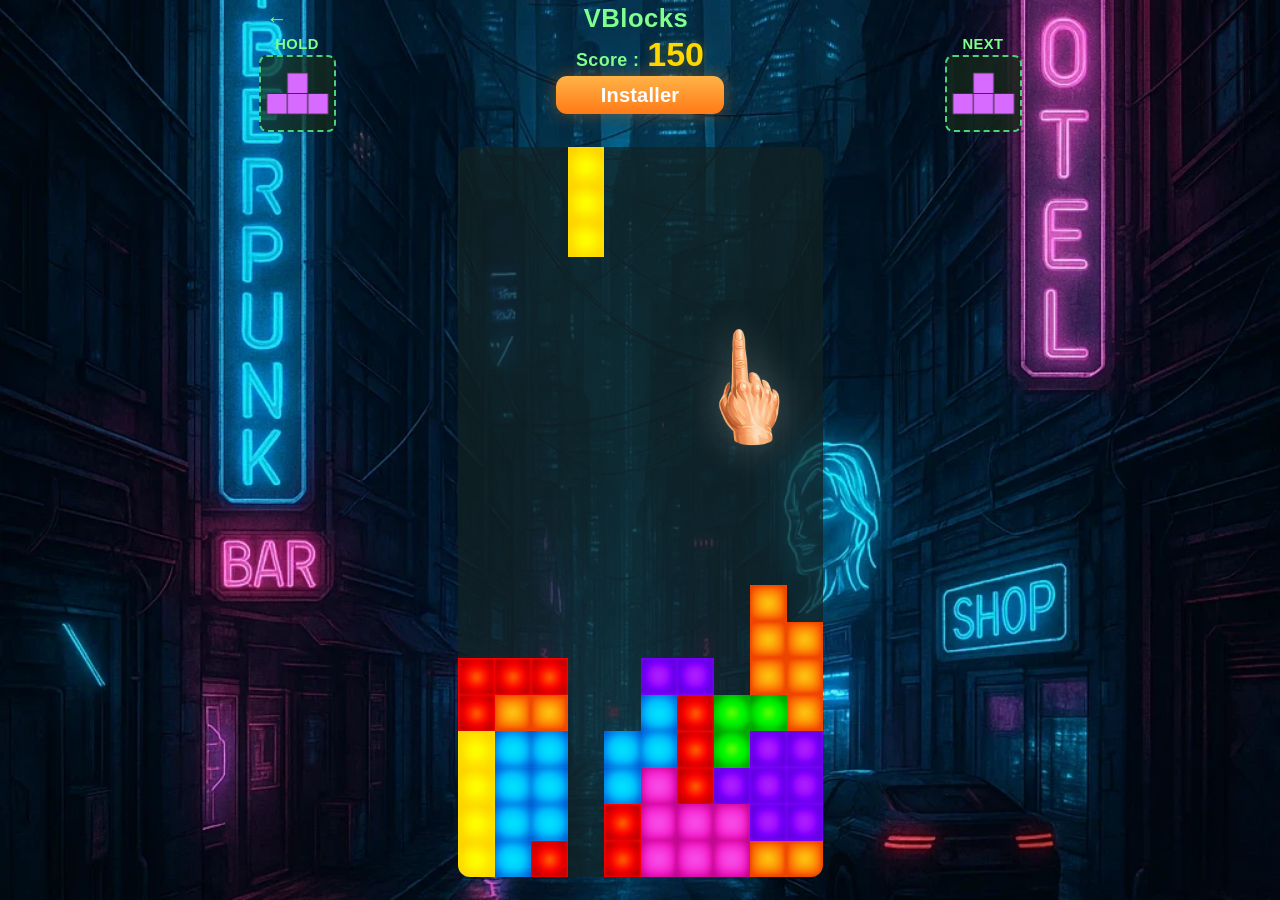
==== commit bbfb2cf3: "s" ====
--- a/fichier/index.html
+++ b/fichier/index.html
@@ -305,7 +305,7 @@
     </div>
     <div class="game-flex-wrap"><canvas id="gameCanvas"></canvas></div>
   </div></div>
-  <audio id="music" src="assets/sounds/chill.mp3" loop></audio>
+  <audio id="music" src="assets/sounds/chill.m4a" loop></audio>
   <script>
     localStorage.setItem('themeVBlocks', 'cyber');
     window.i18nGet = (k)=>k;
@@ -379,15 +379,23 @@
     refreshMusicBtn();
   };
 
-  window.startMusicForGame = function () {
-    if (!music) return;
-    if (isMusicAlwaysMuted()) {
-      pauseMusic();
-      return;
-    }
-    music.currentTime = 0;
-    playMusicAuto();
-  };
+window.startMusicForGame = function () {
+  if (!music) return;
+  if (isMusicAlwaysMuted()) {
+    pauseMusic();
+    return;
+  }
+  if (window.musicStarted && !music.paused) return;
+
+  music.play()
+    .then(() => {
+      window.musicStarted = true;
+      refreshMusicBtn();
+    })
+    .catch(() => {
+      window.musicStarted = false;
+    });
+};
   window.addEventListener('storage', (e) => {
     if (e.key === 'alwaysMuteMusic') {
       refreshMusicBtn();
@@ -396,12 +404,18 @@
     }
   });
   // Démarrage audio sur premier input (pas d’attente réseau)
-  window.addEventListener('pointerdown', function autoStartMusic() {
-    if (!window.musicStarted && !isMusicAlwaysMuted()) {
-      playMusicAuto();
+window.addEventListener('pointerdown', function autoStartMusic() {
+  if (window.musicStarted || isMusicAlwaysMuted() || !music) return;
+
+  music.play()
+    .then(() => {
       window.musicStarted = true;
-    }
-  }, { once: true });
+      refreshMusicBtn();
+    })
+    .catch(() => {
+      window.musicStarted = false;
+    });
+}, { passive: true });
 
   setTimeout(refreshMusicBtn, 200);
   document.addEventListener('DOMContentLoaded', () => {
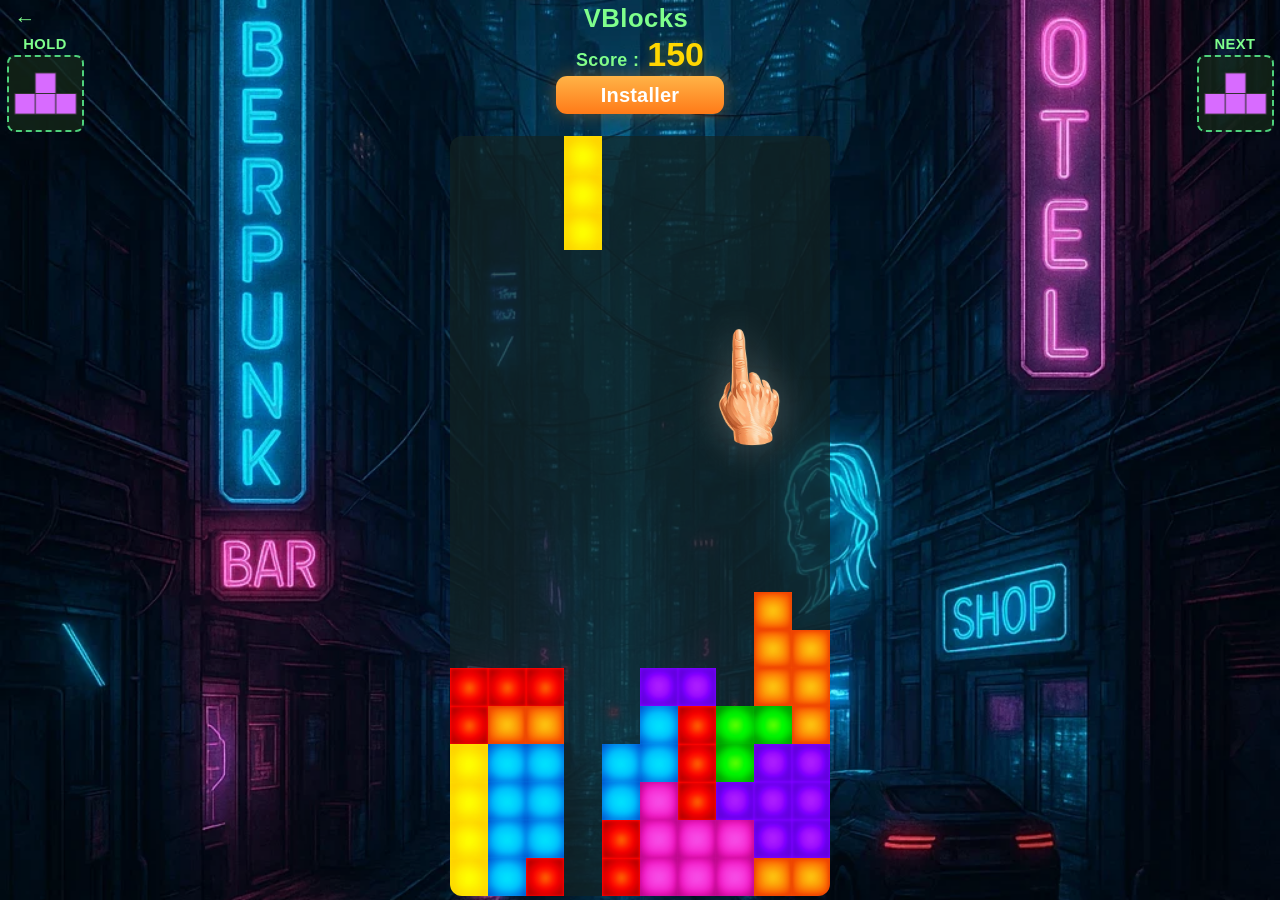
==== commit 804bb502: "2" ====
--- a/fichier/index.html
+++ b/fichier/index.html
@@ -2,7 +2,8 @@
 <html lang="fr">
 <head>
   <meta charset="UTF-8" />
-  <meta name="viewport" content="width=device-width, initial-scale=1.0, user-scalable=no" />
+  <meta name="viewport" content="width=device-width, initial-scale=1.0, viewport-fit=cover, user-scalable=no" />
+  <meta name="ad.orientation" content="portrait" />
   <title>VBlocks</title>
   <style>
     :root { color-scheme: dark; }
@@ -33,8 +34,8 @@
     .main-content{
       display:flex;
       flex-direction:column;
-      width:min(100vw, 820px);
-      height:100vh;
+      width:100vw;
+      min-height:100dvh;
       align-items:center;
       justify-content:flex-start;
       transform-origin:top center;
@@ -43,7 +44,7 @@
 
     .top-bar{
       width:100%;
-      max-width:760px;
+      max-width:none;
       display:flex;
       flex-direction:column;
       padding:0;
@@ -81,7 +82,7 @@
 
     .top-canvas-row{
       width:100%;
-      max-width:760px;
+      max-width:none;
       display:grid;
       grid-template-columns:minmax(54px,74px) minmax(0,1fr) minmax(54px,74px);
       align-items:start;
@@ -185,10 +186,8 @@
     }
 
     #gameCanvas{
-      height:100%;
-      max-height:100%;
-      width:auto;
-      max-width:min(94vw, calc((100vh - 170px) * 0.5));
+      width:min(calc(100vw - 16px), calc((100dvh - 140px) * 0.5));
+      height:auto;
       aspect-ratio:10/20;
       background:var(--canvas-bg);
       border-radius:12px;
@@ -199,11 +198,7 @@
 
     @media (max-width: 900px){
       .main-content{ width:100vw; }
-      .top-bar, .top-canvas-row{ max-width:680px; }
-
-      #gameCanvas{
-        max-width:min(95vw, calc((100vh - 165px) * 0.5));
-      }
+      .top-bar, .top-canvas-row{ max-width:none; }
     }
 
     @media (max-width: 600px){
@@ -236,16 +231,6 @@
         height:36px;
         font-size:16px;
         border-radius:10px;
-      }
-
-      #gameCanvas{
-        max-width:min(97vw, calc((100vh - 155px) * 0.5));
-      }
-    }
-
-    @media (max-height: 760px){
-      #gameCanvas{
-        max-width:min(97vw, calc((100vh - 150px) * 0.5));
       }
     }
 
@@ -280,6 +265,7 @@
       -webkit-user-drag:none;
     }
   </style>
+<script type="text/javascript" src="https://tpc.googlesyndication.com/pagead/gadgets/html5/api/exitapi.js"></script>
 </head>
 <body data-theme="cyber">
   <div class="game-viewport"><div class="main-content">
@@ -307,25 +293,57 @@
   </div></div>
   <audio id="music" src="assets/sounds/chill.m4a" loop></audio>
   <script>
-    localStorage.setItem('themeVBlocks', 'cyber');
-    window.i18nGet = (k)=>k;
-    window.userData = {
-      async getVCoins(){ return Number(localStorage.getItem('ads_vcoins')||0); },
-      async addVCoins(n){ const v=Number(localStorage.getItem('ads_vcoins')||0)+Number(n||0); localStorage.setItem('ads_vcoins', String(v)); return v; },
-      async getJetons(){ return Number(localStorage.getItem('ads_jetons')||3); },
-      async addJetons(n){ const v=Math.max(0,Number(localStorage.getItem('ads_jetons')||3)+Number(n||0)); localStorage.setItem('ads_jetons', String(v)); return v; },
-      async getHighScore(){ return Number(localStorage.getItem('ads_highscore')||0); },
-      async setHighScore(n){ localStorage.setItem('ads_highscore', String(n||0)); return n||0; }
-    };
-    window.showInterstitial = async ()=>true;
-  </script>
+  window.__adState = {
+    theme: 'cyber',
+    alwaysMuteMusic: false,
+    ghostPiece: false,
+    ads_vcoins: 0,
+    ads_jetons: 3,
+    ads_highscore: 0
+  };
+
+  function adGet(key, fallback) {
+    return Object.prototype.hasOwnProperty.call(window.__adState, key)
+      ? window.__adState[key]
+      : fallback;
+  }
+
+  function adSet(key, value) {
+    window.__adState[key] = value;
+    return value;
+  }
+
+  window.i18nGet = (k) => k;
+
+  window.userData = {
+    async getVCoins(){ return Number(adGet('ads_vcoins', 0) || 0); },
+    async addVCoins(n){
+      const v = Number(adGet('ads_vcoins', 0) || 0) + Number(n || 0);
+      adSet('ads_vcoins', v);
+      return v;
+    },
+    async getJetons(){ return Number(adGet('ads_jetons', 3) || 3); },
+    async addJetons(n){
+      const v = Math.max(0, Number(adGet('ads_jetons', 3) || 3) + Number(n || 0));
+      adSet('ads_jetons', v);
+      return v;
+    },
+    async getHighScore(){ return Number(adGet('ads_highscore', 0) || 0); },
+    async setHighScore(n){
+      adSet('ads_highscore', Number(n || 0));
+      return Number(n || 0);
+    }
+  };
+
+  window.showInterstitial = async ()=>true;
+</script>
   <script>
 // --- PATCH anti-lignes (ne s'applique qu'au thème "nuit") ---
 function fillRectThemeSafe(c, px, py, size) {
   const theme =
     (typeof getCurrentTheme === 'function'
       ? getCurrentTheme()
-      : (localStorage.getItem('themeVBlocks') || 'cyber'));
+      : ((window.__adState && window.__adState.theme) || 'cyber'));
 
   if (theme === 'nuit') {
     const pad = 0.5;
@@ -344,7 +362,7 @@
   if (music) music.volume = 0.45;
 
   function isMusicAlwaysMuted() {
-    return localStorage.getItem('alwaysMuteMusic') === 'true';
+    return !!(window.__adState && window.__adState.alwaysMuteMusic);
   }
   function playMusicAuto() {
     if (!music) return;
@@ -370,7 +388,9 @@
     btn.innerHTML = `<img src="assets/icons/${icon}.svg" alt="${muted ? 'Muet' : 'Actif'}" class="music-btn-img">`;
   }
   window.setMusicAlwaysMuted = function (val) {
-    localStorage.setItem('alwaysMuteMusic', val ? 'true' : 'false');
+    if (window.__adState) {
+      window.__adState.alwaysMuteMusic = !!val;
+    }
     if (val) {
       pauseMusic();
     } else {
@@ -396,14 +416,7 @@
       window.musicStarted = false;
     });
 };
-  window.addEventListener('storage', (e) => {
-    if (e.key === 'alwaysMuteMusic') {
-      refreshMusicBtn();
-      if (isMusicAlwaysMuted()) pauseMusic();
-      else playMusicAuto();
-    }
-  });
-  // Démarrage audio sur premier input (pas d’attente réseau)
+    // Démarrage audio sur premier input (pas d’attente réseau)
 window.addEventListener('pointerdown', function autoStartMusic() {
   if (window.musicStarted || isMusicAlwaysMuted() || !music) return;
 
@@ -429,7 +442,9 @@
       if (typeof window.setMusicAlwaysMuted === 'function') {
         window.setMusicAlwaysMuted(nextMute);
       } else {
-        localStorage.setItem('alwaysMuteMusic', nextMute ? 'true' : 'false');
+        if (window.__adState) {
+          window.__adState.alwaysMuteMusic = !!nextMute;
+        }
         if (music) {
           if (nextMute) music.pause();
           else music.play().catch(()=>{});
@@ -473,7 +488,7 @@
   function isVariantTheme(name) {
     const t = name || (typeof getCurrentTheme === 'function'
       ? getCurrentTheme()
-      : (localStorage.getItem('themeVBlocks') || 'cyber'));
+      : ((window.__adState && window.__adState.theme) || 'cyber'));
     return t === 'space' || t === 'vitraux' || t === 'luxury';
   }
 
@@ -487,10 +502,14 @@
     let piecesUsed = 0;
 
     let ghostPieceEnabled = false;
-    localStorage.setItem('ghostPiece', 'false');
+    if (window.__adState) {
+      window.__adState.ghostPiece = false;
+    }
     global.toggleGhostPiece = function (enabled) {
       ghostPieceEnabled = !!enabled;
-      localStorage.setItem('ghostPiece', ghostPieceEnabled ? 'true' : 'false');
+      if (window.__adState) {
+        window.__adState.ghostPiece = ghostPieceEnabled;
+      }
       safeRedraw();
     };
 
@@ -598,7 +617,7 @@
     });
 
     const THEMES = ['cyber', 'neon', 'nuit', 'nature', 'bubble', 'retro', 'space', 'vitraux', 'luxury', 'grece', 'arabic', 'angelique', 'japon'];
-    let currentTheme = localStorage.getItem('themeVBlocks') || 'cyber';
+    let currentTheme = (window.__adState && window.__adState.theme) || 'cyber';
     let currentThemeIndex = Math.max(0, THEMES.indexOf(currentTheme));
     const blockImages = {};
 
@@ -688,7 +707,9 @@
 
     function changeTheme(themeName) {
       document.body.setAttribute('data-theme', themeName);
-      localStorage.setItem('themeVBlocks', themeName);
+      if (window.__adState) {
+        window.__adState.theme = themeName;
+      }
       const style = document.getElementById('theme-style');
       if (style) style.href = getThemeCssHref(themeName);
       loadBlockImages(themeName);
@@ -699,7 +720,7 @@
     loadBlockImages(currentTheme);
     // --- Suit le thème choisi dans le profil (évènement envoyé par profil.html)
     window.addEventListener('vblocks-theme-changed', (e) => {
-      const t = (e?.detail?.theme) || localStorage.getItem('themeVBlocks') || 'cyber';
+      const t = (e?.detail?.theme) || ((window.__adState && window.__adState.theme) || 'cyber');
       if (t) changeTheme(t);
     });
 
@@ -933,7 +954,6 @@
       };
     }
     function clearSavedGame() {
-      try { localStorage.removeItem(SAVE_KEY); } catch (_e) {}
       saveStateCloud(null).catch(()=>{});
     }
     function safeParse(json) {
@@ -941,11 +961,7 @@
     }
 
     function saveStateNowLocal() {
-      if (!CAN_RESUME) return;
-      try {
-        const payload = { version: 3, ts: Date.now(), state: getSavableState() };
-        localStorage.setItem(SAVE_KEY, JSON.stringify(payload));
-      } catch (_e) {}
+      return;
     }
 
     async function saveStateNow() {
@@ -963,19 +979,7 @@
     }
 
     function loadSavedLocal() {
-      if (!CAN_RESUME) return null;
-      const raw = localStorage.getItem(SAVE_KEY);
-      if (!raw) return null;
-      const parsed = safeParse(raw);
-      if (!parsed || !parsed.state) return null;
-      const st = parsed.state;
-      if ((Date.now() - (parsed.ts || st.ts || 0)) > SAVE_TTL_MS) {
-        try { localStorage.removeItem(SAVE_KEY); } catch (_e) {}
-        return null;
-      }
-      if (st.mode !== mode) return null;
-      if (!st.inProgress) return null;
-      return st;
+      return null;
     }
 
     function restoreFromSave(s) {
@@ -1003,7 +1007,7 @@
         }
 
     // Préfère TOUJOURS le thème actuel choisi par l’utilisateur
-const desiredTheme = localStorage.getItem('themeVBlocks') || s.theme || currentTheme;
+const desiredTheme = ((window.__adState && window.__adState.theme) || s.theme || currentTheme);
 if (THEMES.includes(desiredTheme) && desiredTheme !== currentTheme) {
   changeTheme(desiredTheme);
 }
@@ -1377,7 +1381,7 @@
 
 const SHOWCASE_START_ENABLED = true;
 const SHOWCASE_AUTO_STORE_DELAY_MS = 15000;
-const SHOWCASE_STORE_URL = 'https://play.google.com/store/apps/details?id=com.vboldstudio.VBlocks';
+const SHOWCASE_STORE_URL = '';
 const SHOWCASE_HAND_ASSET = 'assets/hand.webp';
 
 let showcaseAutoStoreTimer = null;
@@ -1541,7 +1545,11 @@
 
   try { await commitEndRewards(score); } catch (_) {}
   endHandled = true;
-  window.location.href = SHOWCASE_STORE_URL;
+
+  if (typeof ExitApi !== 'undefined' && typeof ExitApi.exit === 'function') {
+    ExitApi.exit();
+    return;
+  }
 }
 
 function startShowcaseAutoStoreFlow() {
@@ -2235,7 +2243,9 @@
       e.preventDefault();
       if (paused || gameOver) return;
       ghostPieceEnabled = !ghostPieceEnabled;
-      localStorage.setItem('ghostPiece', ghostPieceEnabled ? 'true' : 'false');
+      if (window.__adState) {
+        window.__adState.ghostPiece = ghostPieceEnabled;
+      }
       safeRedraw();
     }, { passive:false });
 
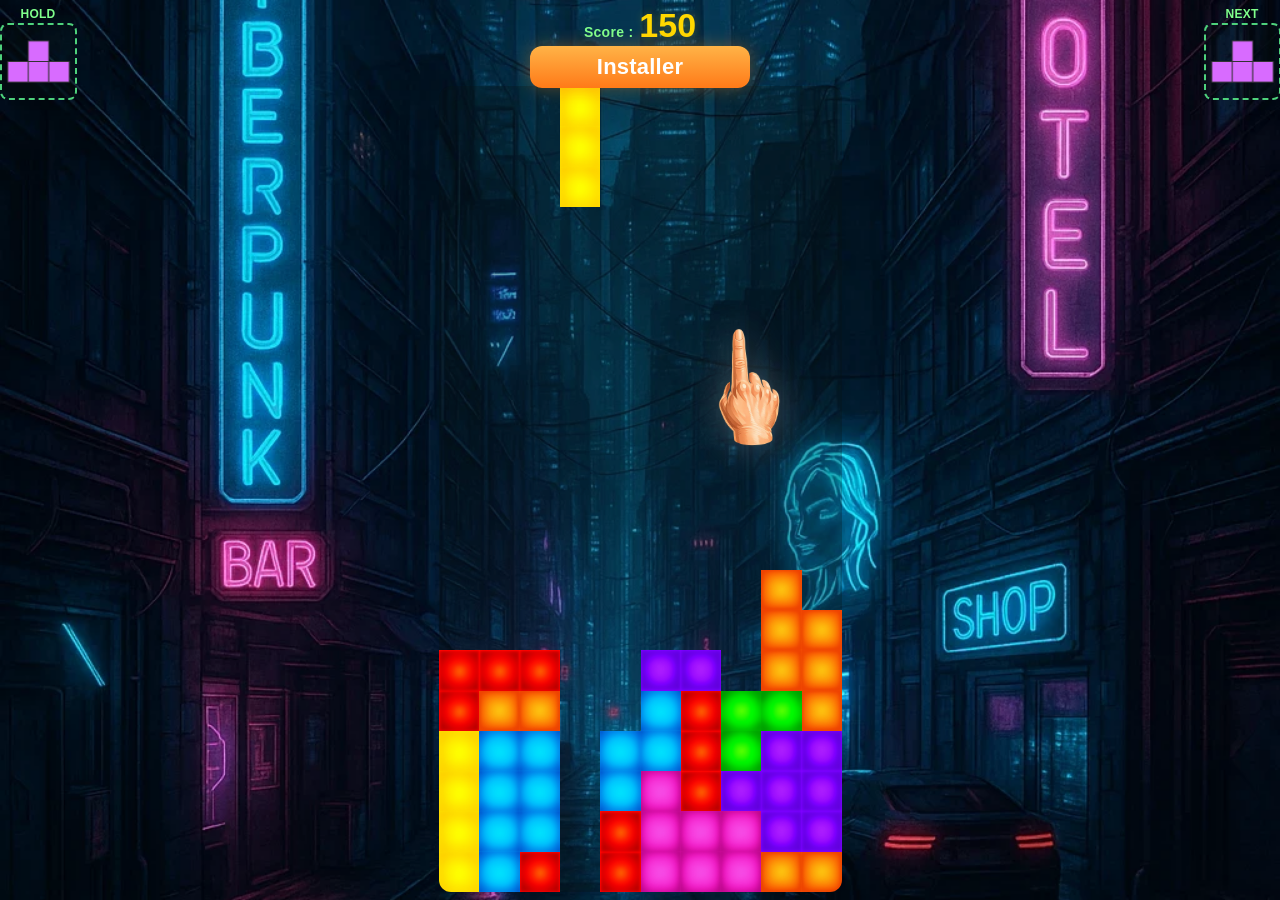
==== commit ef1455c9: "Update playable layout overlay and ExitApi store exit flow" ====
--- a/fichier/index.html
+++ b/fichier/index.html
@@ -2,8 +2,7 @@
 <html lang="fr">
 <head>
   <meta charset="UTF-8" />
-  <meta name="viewport" content="width=device-width, initial-scale=1.0, viewport-fit=cover, user-scalable=no" />
-  <meta name="ad.orientation" content="portrait" />
+  <meta name="viewport" content="width=device-width, initial-scale=1.0, user-scalable=no" />
   <title>VBlocks</title>
   <style>
     :root { color-scheme: dark; }
@@ -21,74 +20,44 @@
       --btn-hover-bg: #243929; --btn-hover-color: #7fff8c; --btn-hover-border: #b3ffc1; --btn-shadow: 0 0 8px #4ed17c;
     }
     body { background: var(--body-bg,#111); color:var(--body-color,#ccc); }
+
     .game-viewport{
       position:fixed;
       inset:0;
-      display:flex;
-      justify-content:center;
-      align-items:flex-start;
       overflow:hidden;
       padding:0;
     }
 
     .main-content{
-      display:flex;
-      flex-direction:column;
+      position:relative;
       width:100vw;
-      min-height:100dvh;
-      align-items:center;
-      justify-content:flex-start;
-      transform-origin:top center;
-      padding:max(2px, env(safe-area-inset-top)) 8px max(8px, env(safe-area-inset-bottom));
+      height:100dvh;
+      overflow:hidden;
+      padding:0;
     }
 
     .top-bar{
-      width:100%;
-      max-width:none;
-      display:flex;
-      flex-direction:column;
-      padding:0;
-      flex:0 0 auto;
-    }
-
-    .top-bar-row{
-      display:flex;
-      justify-content:space-between;
-      align-items:center;
-      gap:6px;
-    }
-
-    .btn-back{
-      background:none;
-      border:none;
-      color:var(--title-color);
-      font-size:21px;
-      width:34px;
-      height:34px;
-      padding:0;
-    }
-
-    .main-title{
-      flex:1;
-      text-align:center;
-      font-weight:900;
-      letter-spacing:.5px;
-      color:var(--title-color);
-      font-size:clamp(18px, 2vw, 28px);
-      line-height:1;
-    }
-
-    .profile-row{ width:42px; }
+      display:none;
+    }
+
+    .top-bar-row,
+    .btn-back,
+    .main-title,
+    .profile-row{
+      display:none;
+    }
 
     .top-canvas-row{
-      width:100%;
-      max-width:none;
+      position:absolute;
+      top:max(8px, env(safe-area-inset-top));
+      left:8px;
+      right:8px;
+      z-index:5;
       display:grid;
-      grid-template-columns:minmax(54px,74px) minmax(0,1fr) minmax(54px,74px);
+      grid-template-columns:60px 1fr 60px;
       align-items:start;
       gap:8px;
-      margin-top:1px;
-      flex:0 0 auto;
+      margin:0;
     }
 
     .side-canvas-block{
@@ -96,17 +65,17 @@
       flex-direction:column;
       align-items:center;
       gap:3px;
-      min-width:54px;
-      flex:0 0 auto;
+      min-width:60px;
     }
 
     .side-canvas-block label{
       color:var(--panel-text);
-      font-weight:800;
+      font-weight:900;
       text-align:center;
-      font-size:clamp(11px, 1.15vw, 16px);
-      letter-spacing:.03em;
+      font-size:12px;
+      letter-spacing:.02em;
       line-height:1;
+      text-shadow:0 0 10px rgba(0,0,0,.45);
     }
 
     .center-score-block{
@@ -114,7 +83,6 @@
       justify-content:center;
       align-items:flex-start;
       min-width:0;
-      padding-top:0;
     }
 
     .center-score-inline{
@@ -122,20 +90,20 @@
       flex-direction:column;
       align-items:center;
       justify-content:center;
-      gap:5px;
+      gap:4px;
       text-align:center;
       min-width:0;
     }
 
     .center-score-label{
-      font-size:clamp(12px, 1.4vw, 18px);
+      font-size:14px;
       font-weight:900;
       color:var(--panel-text);
       letter-spacing:.02em;
     }
 
     .center-score-value{
-      font-size:clamp(20px, 3vw, 34px);
+      font-size:34px;
       font-weight:900;
       line-height:1;
       color:#ffd800;
@@ -146,20 +114,20 @@
       display:flex;
       align-items:baseline;
       justify-content:center;
-      gap:8px;
+      gap:6px;
       flex-wrap:wrap;
     }
 
     .install-cta-btn{
-      width:clamp(132px, 22vw, 168px);
-      min-width:0;
-      height:38px;
-      padding:0 14px;
+      width:min(52vw, 220px);
+      min-width:140px;
+      height:42px;
+      padding:0 16px;
       border:none;
-      border-radius:11px;
+      border-radius:12px;
       background:linear-gradient(180deg, #ffb347 0%, #ff7a18 100%);
       color:#fff;
-      font-size:clamp(15px, 1.9vw, 20px);
+      font-size:clamp(16px, 4vw, 22px);
       font-weight:900;
       letter-spacing:.01em;
       cursor:pointer;
@@ -169,27 +137,30 @@
     }
 
     #holdCanvas,#nextCanvas{
-      background:var(--canvas-panel-bg);
+      background:rgba(8,18,18,.28);
       border:2px dashed var(--canvas-panel-border);
       border-radius:8px;
     }
 
     .game-flex-wrap{
-      width:100%;
-      flex:1 1 auto;
+      position:absolute;
+      inset:0;
+      z-index:1;
       display:flex;
       justify-content:center;
-      align-items:center;
-      min-height:0;
-      padding-top:4px;
-      padding-bottom:4px;
+      align-items:flex-end;
+      padding:
+        calc(max(8px, env(safe-area-inset-top)) + 78px)
+        6px
+        8px
+        6px;
     }
 
     #gameCanvas{
-      width:min(calc(100vw - 16px), calc((100dvh - 140px) * 0.5));
+      width:min(calc(100vw - 12px), calc((100dvh - 98px) / 2));
       height:auto;
       aspect-ratio:10/20;
-      background:var(--canvas-bg);
+      background:rgba(10,20,20,.28);
       border-radius:12px;
       display:block;
       margin:0 auto;
@@ -198,39 +169,67 @@
 
     @media (max-width: 900px){
       .main-content{ width:100vw; }
-      .top-bar, .top-canvas-row{ max-width:none; }
+      .top-bar, .top-canvas-row{ max-width:680px; }
+
+      #gameCanvas{
+        max-width:min(95vw, calc((100vh - 165px) * 0.5));
+      }
     }
 
     @media (max-width: 600px){
-      .main-content{
-        padding-top:max(2px, env(safe-area-inset-top));
-        padding-left:6px;
-        padding-right:6px;
-        padding-bottom:max(8px, env(safe-area-inset-bottom));
-      }
-
       .top-canvas-row{
-        gap:8px;
+        top:max(6px, env(safe-area-inset-top));
+        left:6px;
+        right:6px;
+        grid-template-columns:56px 1fr 56px;
+        gap:6px;
       }
 
       .side-canvas-block{
-        min-width:58px;
+        min-width:56px;
+        gap:3px;
+      }
+
+      .side-canvas-block label{
+        font-size:11px;
+      }
+
+      .center-score-inline{
         gap:4px;
       }
 
-      .side-canvas-block label{
-        font-size:12px;
-      }
-
-      .center-score-inline{
-        gap:6px;
+      .center-score-label{
+        font-size:13px;
+      }
+
+      .center-score-value{
+        font-size:30px;
       }
 
       .install-cta-btn{
-        width:min(150px, 100%);
-        height:36px;
-        font-size:16px;
-        border-radius:10px;
+        width:min(56vw, 210px);
+        min-width:136px;
+        height:40px;
+        font-size:17px;
+        border-radius:11px;
+      }
+
+      .game-flex-wrap{
+        padding:
+          calc(max(6px, env(safe-area-inset-top)) + 74px)
+          4px
+          6px
+          4px;
+      }
+
+      #gameCanvas{
+        width:min(calc(100vw - 8px), calc((100dvh - 92px) / 2));
+      }
+    }
+
+    @media (max-height: 760px){
+      #gameCanvas{
+        max-width:min(97vw, calc((100vh - 150px) * 0.5));
       }
     }
 
@@ -265,7 +264,6 @@
       -webkit-user-drag:none;
     }
   </style>
-<script type="text/javascript" src="https://tpc.googlesyndication.com/pagead/gadgets/html5/api/exitapi.js"></script>
 </head>
 <body data-theme="cyber">
   <div class="game-viewport"><div class="main-content">
@@ -293,57 +291,25 @@
   </div></div>
   <audio id="music" src="assets/sounds/chill.m4a" loop></audio>
   <script>
-  window.__adState = {
-    theme: 'cyber',
-    alwaysMuteMusic: false,
-    ghostPiece: false,
-    ads_vcoins: 0,
-    ads_jetons: 3,
-    ads_highscore: 0
-  };
-
-  function adGet(key, fallback) {
-    return Object.prototype.hasOwnProperty.call(window.__adState, key)
-      ? window.__adState[key]
-      : fallback;
-  }
-
-  function adSet(key, value) {
-    window.__adState[key] = value;
-    return value;
-  }
-
-  window.i18nGet = (k) => k;
-
-  window.userData = {
-    async getVCoins(){ return Number(adGet('ads_vcoins', 0) || 0); },
-    async addVCoins(n){
-      const v = Number(adGet('ads_vcoins', 0) || 0) + Number(n || 0);
-      adSet('ads_vcoins', v);
-      return v;
-    },
-    async getJetons(){ return Number(adGet('ads_jetons', 3) || 3); },
-    async addJetons(n){
-      const v = Math.max(0, Number(adGet('ads_jetons', 3) || 3) + Number(n || 0));
-      adSet('ads_jetons', v);
-      return v;
-    },
-    async getHighScore(){ return Number(adGet('ads_highscore', 0) || 0); },
-    async setHighScore(n){
-      adSet('ads_highscore', Number(n || 0));
-      return Number(n || 0);
-    }
-  };
-
-  window.showInterstitial = async ()=>true;
-</script>
+    localStorage.setItem('themeVBlocks', 'cyber');
+    window.i18nGet = (k)=>k;
+    window.userData = {
+      async getVCoins(){ return Number(localStorage.getItem('ads_vcoins')||0); },
+      async addVCoins(n){ const v=Number(localStorage.getItem('ads_vcoins')||0)+Number(n||0); localStorage.setItem('ads_vcoins', String(v)); return v; },
+      async getJetons(){ return Number(localStorage.getItem('ads_jetons')||3); },
+      async addJetons(n){ const v=Math.max(0,Number(localStorage.getItem('ads_jetons')||3)+Number(n||0)); localStorage.setItem('ads_jetons', String(v)); return v; },
+      async getHighScore(){ return Number(localStorage.getItem('ads_highscore')||0); },
+      async setHighScore(n){ localStorage.setItem('ads_highscore', String(n||0)); return n||0; }
+    };
+    window.showInterstitial = async ()=>true;
+  </script>
   <script>
 // --- PATCH anti-lignes (ne s'applique qu'au thème "nuit") ---
 function fillRectThemeSafe(c, px, py, size) {
   const theme =
     (typeof getCurrentTheme === 'function'
       ? getCurrentTheme()
-      : ((window.__adState && window.__adState.theme) || 'cyber'));
+      : (localStorage.getItem('themeVBlocks') || 'cyber'));
 
   if (theme === 'nuit') {
     const pad = 0.5;
@@ -362,7 +328,7 @@
   if (music) music.volume = 0.45;
 
   function isMusicAlwaysMuted() {
-    return !!(window.__adState && window.__adState.alwaysMuteMusic);
+    return localStorage.getItem('alwaysMuteMusic') === 'true';
   }
   function playMusicAuto() {
     if (!music) return;
@@ -388,9 +354,7 @@
     btn.innerHTML = `<img src="assets/icons/${icon}.svg" alt="${muted ? 'Muet' : 'Actif'}" class="music-btn-img">`;
   }
   window.setMusicAlwaysMuted = function (val) {
-    if (window.__adState) {
-      window.__adState.alwaysMuteMusic = !!val;
-    }
+    localStorage.setItem('alwaysMuteMusic', val ? 'true' : 'false');
     if (val) {
       pauseMusic();
     } else {
@@ -416,7 +380,14 @@
       window.musicStarted = false;
     });
 };
-    // Démarrage audio sur premier input (pas d’attente réseau)
+  window.addEventListener('storage', (e) => {
+    if (e.key === 'alwaysMuteMusic') {
+      refreshMusicBtn();
+      if (isMusicAlwaysMuted()) pauseMusic();
+      else playMusicAuto();
+    }
+  });
+  // Démarrage audio sur premier input (pas d’attente réseau)
 window.addEventListener('pointerdown', function autoStartMusic() {
   if (window.musicStarted || isMusicAlwaysMuted() || !music) return;
 
@@ -442,9 +413,7 @@
       if (typeof window.setMusicAlwaysMuted === 'function') {
         window.setMusicAlwaysMuted(nextMute);
       } else {
-        if (window.__adState) {
-          window.__adState.alwaysMuteMusic = !!nextMute;
-        }
+        localStorage.setItem('alwaysMuteMusic', nextMute ? 'true' : 'false');
         if (music) {
           if (nextMute) music.pause();
           else music.play().catch(()=>{});
@@ -488,7 +457,7 @@
   function isVariantTheme(name) {
     const t = name || (typeof getCurrentTheme === 'function'
       ? getCurrentTheme()
-      : ((window.__adState && window.__adState.theme) || 'cyber'));
+      : (localStorage.getItem('themeVBlocks') || 'cyber'));
     return t === 'space' || t === 'vitraux' || t === 'luxury';
   }
 
@@ -502,14 +471,10 @@
     let piecesUsed = 0;
 
     let ghostPieceEnabled = false;
-    if (window.__adState) {
-      window.__adState.ghostPiece = false;
-    }
+    localStorage.setItem('ghostPiece', 'false');
     global.toggleGhostPiece = function (enabled) {
       ghostPieceEnabled = !!enabled;
-      if (window.__adState) {
-        window.__adState.ghostPiece = ghostPieceEnabled;
-      }
+      localStorage.setItem('ghostPiece', ghostPieceEnabled ? 'true' : 'false');
       safeRedraw();
     };
 
@@ -543,18 +508,24 @@
     let resizeRAF = null;
 
     function fitCanvasToCSS() {
-      const cssW = Math.round(canvas.clientWidth || canvas.getBoundingClientRect().width);
-      if (!cssW) return;
+      const topInset = 8;
+      const hudHeight = 78;
+      const bottomInset = 8;
+      const sideInset = 6;
+
+      const availableW = Math.max(120, window.innerWidth - sideInset * 2);
+      const availableH = Math.max(240, window.innerHeight - topInset - hudHeight - bottomInset);
+
+      const cssW = Math.floor(Math.min(availableW, availableH / 2));
+      const cssH = cssW * 2;
 
       BLOCK_SIZE = cssW / COLS;
 
-      const usedW = BLOCK_SIZE * COLS;
-      const usedH = BLOCK_SIZE * ROWS;
-
-      canvas.style.height = usedH + 'px';
-
-      canvas.width = Math.round(usedW * DPR);
-      canvas.height = Math.round(usedH * DPR);
+      canvas.style.width = cssW + 'px';
+      canvas.style.height = cssH + 'px';
+
+      canvas.width = Math.round(cssW * DPR);
+      canvas.height = Math.round(cssH * DPR);
 
       ctx.setTransform(DPR, 0, 0, DPR, 0, 0);
     }
@@ -617,7 +588,7 @@
     });
 
     const THEMES = ['cyber', 'neon', 'nuit', 'nature', 'bubble', 'retro', 'space', 'vitraux', 'luxury', 'grece', 'arabic', 'angelique', 'japon'];
-    let currentTheme = (window.__adState && window.__adState.theme) || 'cyber';
+    let currentTheme = localStorage.getItem('themeVBlocks') || 'cyber';
     let currentThemeIndex = Math.max(0, THEMES.indexOf(currentTheme));
     const blockImages = {};
 
@@ -707,9 +678,7 @@
 
     function changeTheme(themeName) {
       document.body.setAttribute('data-theme', themeName);
-      if (window.__adState) {
-        window.__adState.theme = themeName;
-      }
+      localStorage.setItem('themeVBlocks', themeName);
       const style = document.getElementById('theme-style');
       if (style) style.href = getThemeCssHref(themeName);
       loadBlockImages(themeName);
@@ -720,7 +689,7 @@
     loadBlockImages(currentTheme);
     // --- Suit le thème choisi dans le profil (évènement envoyé par profil.html)
     window.addEventListener('vblocks-theme-changed', (e) => {
-      const t = (e?.detail?.theme) || ((window.__adState && window.__adState.theme) || 'cyber');
+      const t = (e?.detail?.theme) || localStorage.getItem('themeVBlocks') || 'cyber';
       if (t) changeTheme(t);
     });
 
@@ -954,6 +923,7 @@
       };
     }
     function clearSavedGame() {
+      try { localStorage.removeItem(SAVE_KEY); } catch (_e) {}
       saveStateCloud(null).catch(()=>{});
     }
     function safeParse(json) {
@@ -961,7 +931,11 @@
     }
 
     function saveStateNowLocal() {
-      return;
+      if (!CAN_RESUME) return;
+      try {
+        const payload = { version: 3, ts: Date.now(), state: getSavableState() };
+        localStorage.setItem(SAVE_KEY, JSON.stringify(payload));
+      } catch (_e) {}
     }
 
     async function saveStateNow() {
@@ -979,7 +953,19 @@
     }
 
     function loadSavedLocal() {
-      return null;
+      if (!CAN_RESUME) return null;
+      const raw = localStorage.getItem(SAVE_KEY);
+      if (!raw) return null;
+      const parsed = safeParse(raw);
+      if (!parsed || !parsed.state) return null;
+      const st = parsed.state;
+      if ((Date.now() - (parsed.ts || st.ts || 0)) > SAVE_TTL_MS) {
+        try { localStorage.removeItem(SAVE_KEY); } catch (_e) {}
+        return null;
+      }
+      if (st.mode !== mode) return null;
+      if (!st.inProgress) return null;
+      return st;
     }
 
     function restoreFromSave(s) {
@@ -1007,7 +993,7 @@
         }
 
     // Préfère TOUJOURS le thème actuel choisi par l’utilisateur
-const desiredTheme = ((window.__adState && window.__adState.theme) || s.theme || currentTheme);
+const desiredTheme = localStorage.getItem('themeVBlocks') || s.theme || currentTheme;
 if (THEMES.includes(desiredTheme) && desiredTheme !== currentTheme) {
   changeTheme(desiredTheme);
 }
@@ -1199,7 +1185,10 @@
 
         try { await commitEndRewards(points); } catch (_) {}
         endHandled = true;
-        window.location.href = STORE_URL;
+
+        if (typeof ExitApi !== 'undefined' && typeof ExitApi.exit === 'function') {
+          ExitApi.exit();
+        }
       }
 
       const popup = document.createElement('div');
@@ -1381,7 +1370,7 @@
 
 const SHOWCASE_START_ENABLED = true;
 const SHOWCASE_AUTO_STORE_DELAY_MS = 15000;
-const SHOWCASE_STORE_URL = '';
+const SHOWCASE_STORE_URL = 'https://play.google.com/store/apps/details?id=com.vboldstudio.VBlocks';
 const SHOWCASE_HAND_ASSET = 'assets/hand.webp';
 
 let showcaseAutoStoreTimer = null;
@@ -1545,11 +1534,7 @@
 
   try { await commitEndRewards(score); } catch (_) {}
   endHandled = true;
-
-  if (typeof ExitApi !== 'undefined' && typeof ExitApi.exit === 'function') {
-    ExitApi.exit();
-    return;
-  }
+  window.location.href = SHOWCASE_STORE_URL;
 }
 
 function startShowcaseAutoStoreFlow() {
@@ -2243,9 +2228,7 @@
       e.preventDefault();
       if (paused || gameOver) return;
       ghostPieceEnabled = !ghostPieceEnabled;
-      if (window.__adState) {
-        window.__adState.ghostPiece = ghostPieceEnabled;
-      }
+      localStorage.setItem('ghostPiece', ghostPieceEnabled ? 'true' : 'false');
       safeRedraw();
     }, { passive:false });
 
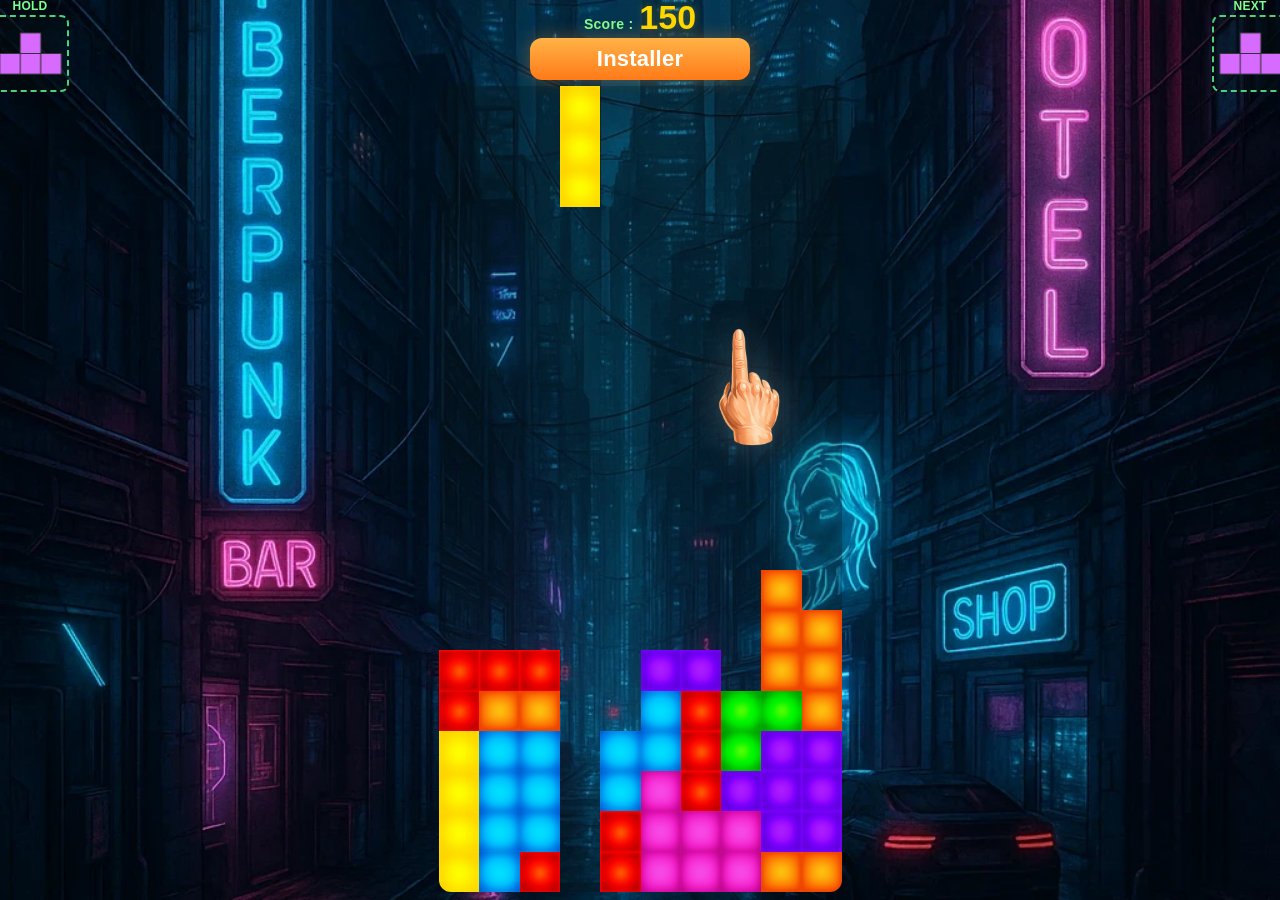
==== commit 42a41e0a: "Merge branch 'main' of https://github.com/hystvblod/ADSvblocks" ====
--- a/fichier/index.html
+++ b/fichier/index.html
@@ -2,7 +2,8 @@
 <html lang="fr">
 <head>
   <meta charset="UTF-8" />
-  <meta name="viewport" content="width=device-width, initial-scale=1.0, user-scalable=no" />
+  <meta name="viewport" content="width=device-width, initial-scale=1.0, viewport-fit=cover, user-scalable=no" />
+  <meta name="ad.orientation" content="portrait" />
   <title>VBlocks</title>
   <style>
     :root { color-scheme: dark; }
@@ -48,11 +49,8 @@
     }
 
     .top-canvas-row{
-      position:absolute;
-      top:max(8px, env(safe-area-inset-top));
-      left:8px;
-      right:8px;
-      z-index:5;
+      width:100%;
+      max-width:none;
       display:grid;
       grid-template-columns:60px 1fr 60px;
       align-items:start;
@@ -169,11 +167,7 @@
 
     @media (max-width: 900px){
       .main-content{ width:100vw; }
-      .top-bar, .top-canvas-row{ max-width:680px; }
-
-      #gameCanvas{
-        max-width:min(95vw, calc((100vh - 165px) * 0.5));
-      }
+      .top-bar, .top-canvas-row{ max-width:none; }
     }
 
     @media (max-width: 600px){
@@ -220,16 +214,6 @@
           4px
           6px
           4px;
-      }
-
-      #gameCanvas{
-        width:min(calc(100vw - 8px), calc((100dvh - 92px) / 2));
-      }
-    }
-
-    @media (max-height: 760px){
-      #gameCanvas{
-        max-width:min(97vw, calc((100vh - 150px) * 0.5));
       }
     }
 
@@ -264,6 +248,7 @@
       -webkit-user-drag:none;
     }
   </style>
+<script type="text/javascript" src="https://tpc.googlesyndication.com/pagead/gadgets/html5/api/exitapi.js"></script>
 </head>
 <body data-theme="cyber">
   <div class="game-viewport"><div class="main-content">
@@ -291,25 +276,57 @@
   </div></div>
   <audio id="music" src="assets/sounds/chill.m4a" loop></audio>
   <script>
-    localStorage.setItem('themeVBlocks', 'cyber');
-    window.i18nGet = (k)=>k;
-    window.userData = {
-      async getVCoins(){ return Number(localStorage.getItem('ads_vcoins')||0); },
-      async addVCoins(n){ const v=Number(localStorage.getItem('ads_vcoins')||0)+Number(n||0); localStorage.setItem('ads_vcoins', String(v)); return v; },
-      async getJetons(){ return Number(localStorage.getItem('ads_jetons')||3); },
-      async addJetons(n){ const v=Math.max(0,Number(localStorage.getItem('ads_jetons')||3)+Number(n||0)); localStorage.setItem('ads_jetons', String(v)); return v; },
-      async getHighScore(){ return Number(localStorage.getItem('ads_highscore')||0); },
-      async setHighScore(n){ localStorage.setItem('ads_highscore', String(n||0)); return n||0; }
-    };
-    window.showInterstitial = async ()=>true;
-  </script>
+  window.__adState = {
+    theme: 'cyber',
+    alwaysMuteMusic: false,
+    ghostPiece: false,
+    ads_vcoins: 0,
+    ads_jetons: 3,
+    ads_highscore: 0
+  };
+
+  function adGet(key, fallback) {
+    return Object.prototype.hasOwnProperty.call(window.__adState, key)
+      ? window.__adState[key]
+      : fallback;
+  }
+
+  function adSet(key, value) {
+    window.__adState[key] = value;
+    return value;
+  }
+
+  window.i18nGet = (k) => k;
+
+  window.userData = {
+    async getVCoins(){ return Number(adGet('ads_vcoins', 0) || 0); },
+    async addVCoins(n){
+      const v = Number(adGet('ads_vcoins', 0) || 0) + Number(n || 0);
+      adSet('ads_vcoins', v);
+      return v;
+    },
+    async getJetons(){ return Number(adGet('ads_jetons', 3) || 3); },
+    async addJetons(n){
+      const v = Math.max(0, Number(adGet('ads_jetons', 3) || 3) + Number(n || 0));
+      adSet('ads_jetons', v);
+      return v;
+    },
+    async getHighScore(){ return Number(adGet('ads_highscore', 0) || 0); },
+    async setHighScore(n){
+      adSet('ads_highscore', Number(n || 0));
+      return Number(n || 0);
+    }
+  };
+
+  window.showInterstitial = async ()=>true;
+</script>
   <script>
 // --- PATCH anti-lignes (ne s'applique qu'au thème "nuit") ---
 function fillRectThemeSafe(c, px, py, size) {
   const theme =
     (typeof getCurrentTheme === 'function'
       ? getCurrentTheme()
-      : (localStorage.getItem('themeVBlocks') || 'cyber'));
+      : ((window.__adState && window.__adState.theme) || 'cyber'));
 
   if (theme === 'nuit') {
     const pad = 0.5;
@@ -328,7 +345,7 @@
   if (music) music.volume = 0.45;
 
   function isMusicAlwaysMuted() {
-    return localStorage.getItem('alwaysMuteMusic') === 'true';
+    return !!(window.__adState && window.__adState.alwaysMuteMusic);
   }
   function playMusicAuto() {
     if (!music) return;
@@ -354,7 +371,9 @@
     btn.innerHTML = `<img src="assets/icons/${icon}.svg" alt="${muted ? 'Muet' : 'Actif'}" class="music-btn-img">`;
   }
   window.setMusicAlwaysMuted = function (val) {
-    localStorage.setItem('alwaysMuteMusic', val ? 'true' : 'false');
+    if (window.__adState) {
+      window.__adState.alwaysMuteMusic = !!val;
+    }
     if (val) {
       pauseMusic();
     } else {
@@ -380,14 +399,7 @@
       window.musicStarted = false;
     });
 };
-  window.addEventListener('storage', (e) => {
-    if (e.key === 'alwaysMuteMusic') {
-      refreshMusicBtn();
-      if (isMusicAlwaysMuted()) pauseMusic();
-      else playMusicAuto();
-    }
-  });
-  // Démarrage audio sur premier input (pas d’attente réseau)
+    // Démarrage audio sur premier input (pas d’attente réseau)
 window.addEventListener('pointerdown', function autoStartMusic() {
   if (window.musicStarted || isMusicAlwaysMuted() || !music) return;
 
@@ -413,7 +425,9 @@
       if (typeof window.setMusicAlwaysMuted === 'function') {
         window.setMusicAlwaysMuted(nextMute);
       } else {
-        localStorage.setItem('alwaysMuteMusic', nextMute ? 'true' : 'false');
+        if (window.__adState) {
+          window.__adState.alwaysMuteMusic = !!nextMute;
+        }
         if (music) {
           if (nextMute) music.pause();
           else music.play().catch(()=>{});
@@ -457,7 +471,7 @@
   function isVariantTheme(name) {
     const t = name || (typeof getCurrentTheme === 'function'
       ? getCurrentTheme()
-      : (localStorage.getItem('themeVBlocks') || 'cyber'));
+      : ((window.__adState && window.__adState.theme) || 'cyber'));
     return t === 'space' || t === 'vitraux' || t === 'luxury';
   }
 
@@ -471,10 +485,14 @@
     let piecesUsed = 0;
 
     let ghostPieceEnabled = false;
-    localStorage.setItem('ghostPiece', 'false');
+    if (window.__adState) {
+      window.__adState.ghostPiece = false;
+    }
     global.toggleGhostPiece = function (enabled) {
       ghostPieceEnabled = !!enabled;
-      localStorage.setItem('ghostPiece', ghostPieceEnabled ? 'true' : 'false');
+      if (window.__adState) {
+        window.__adState.ghostPiece = ghostPieceEnabled;
+      }
       safeRedraw();
     };
 
@@ -588,7 +606,7 @@
     });
 
     const THEMES = ['cyber', 'neon', 'nuit', 'nature', 'bubble', 'retro', 'space', 'vitraux', 'luxury', 'grece', 'arabic', 'angelique', 'japon'];
-    let currentTheme = localStorage.getItem('themeVBlocks') || 'cyber';
+    let currentTheme = (window.__adState && window.__adState.theme) || 'cyber';
     let currentThemeIndex = Math.max(0, THEMES.indexOf(currentTheme));
     const blockImages = {};
 
@@ -678,7 +696,9 @@
 
     function changeTheme(themeName) {
       document.body.setAttribute('data-theme', themeName);
-      localStorage.setItem('themeVBlocks', themeName);
+      if (window.__adState) {
+        window.__adState.theme = themeName;
+      }
       const style = document.getElementById('theme-style');
       if (style) style.href = getThemeCssHref(themeName);
       loadBlockImages(themeName);
@@ -689,7 +709,7 @@
     loadBlockImages(currentTheme);
     // --- Suit le thème choisi dans le profil (évènement envoyé par profil.html)
     window.addEventListener('vblocks-theme-changed', (e) => {
-      const t = (e?.detail?.theme) || localStorage.getItem('themeVBlocks') || 'cyber';
+      const t = (e?.detail?.theme) || ((window.__adState && window.__adState.theme) || 'cyber');
       if (t) changeTheme(t);
     });
 
@@ -923,7 +943,6 @@
       };
     }
     function clearSavedGame() {
-      try { localStorage.removeItem(SAVE_KEY); } catch (_e) {}
       saveStateCloud(null).catch(()=>{});
     }
     function safeParse(json) {
@@ -931,11 +950,7 @@
     }
 
     function saveStateNowLocal() {
-      if (!CAN_RESUME) return;
-      try {
-        const payload = { version: 3, ts: Date.now(), state: getSavableState() };
-        localStorage.setItem(SAVE_KEY, JSON.stringify(payload));
-      } catch (_e) {}
+      return;
     }
 
     async function saveStateNow() {
@@ -953,19 +968,7 @@
     }
 
     function loadSavedLocal() {
-      if (!CAN_RESUME) return null;
-      const raw = localStorage.getItem(SAVE_KEY);
-      if (!raw) return null;
-      const parsed = safeParse(raw);
-      if (!parsed || !parsed.state) return null;
-      const st = parsed.state;
-      if ((Date.now() - (parsed.ts || st.ts || 0)) > SAVE_TTL_MS) {
-        try { localStorage.removeItem(SAVE_KEY); } catch (_e) {}
-        return null;
-      }
-      if (st.mode !== mode) return null;
-      if (!st.inProgress) return null;
-      return st;
+      return null;
     }
 
     function restoreFromSave(s) {
@@ -993,7 +996,7 @@
         }
 
     // Préfère TOUJOURS le thème actuel choisi par l’utilisateur
-const desiredTheme = localStorage.getItem('themeVBlocks') || s.theme || currentTheme;
+const desiredTheme = ((window.__adState && window.__adState.theme) || s.theme || currentTheme);
 if (THEMES.includes(desiredTheme) && desiredTheme !== currentTheme) {
   changeTheme(desiredTheme);
 }
@@ -1370,7 +1373,7 @@
 
 const SHOWCASE_START_ENABLED = true;
 const SHOWCASE_AUTO_STORE_DELAY_MS = 15000;
-const SHOWCASE_STORE_URL = 'https://play.google.com/store/apps/details?id=com.vboldstudio.VBlocks';
+const SHOWCASE_STORE_URL = '';
 const SHOWCASE_HAND_ASSET = 'assets/hand.webp';
 
 let showcaseAutoStoreTimer = null;
@@ -1534,7 +1537,11 @@
 
   try { await commitEndRewards(score); } catch (_) {}
   endHandled = true;
-  window.location.href = SHOWCASE_STORE_URL;
+
+  if (typeof ExitApi !== 'undefined' && typeof ExitApi.exit === 'function') {
+    ExitApi.exit();
+    return;
+  }
 }
 
 function startShowcaseAutoStoreFlow() {
@@ -2228,7 +2235,9 @@
       e.preventDefault();
       if (paused || gameOver) return;
       ghostPieceEnabled = !ghostPieceEnabled;
-      localStorage.setItem('ghostPiece', ghostPieceEnabled ? 'true' : 'false');
+      if (window.__adState) {
+        window.__adState.ghostPiece = ghostPieceEnabled;
+      }
       safeRedraw();
     }, { passive:false });
 
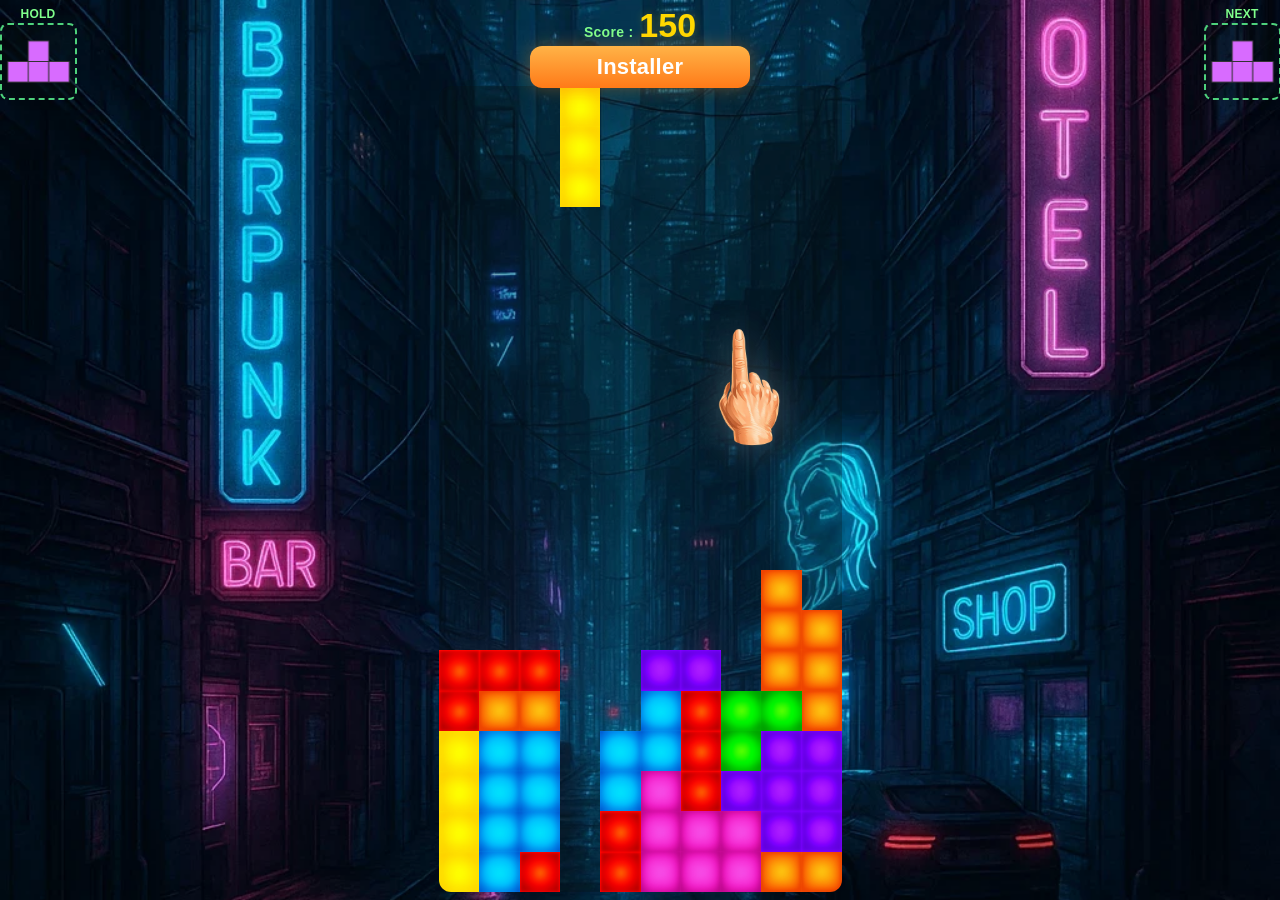
==== commit 5c0362cc: "Align fichier layout CSS and mobile canvas sizing with overlay spec" ====
--- a/fichier/index.html
+++ b/fichier/index.html
@@ -49,8 +49,11 @@
     }
 
     .top-canvas-row{
-      width:100%;
-      max-width:none;
+      position:absolute;
+      top:max(8px, env(safe-area-inset-top));
+      left:8px;
+      right:8px;
+      z-index:5;
       display:grid;
       grid-template-columns:60px 1fr 60px;
       align-items:start;
@@ -214,6 +217,10 @@
           4px
           6px
           4px;
+      }
+
+      #gameCanvas{
+        width:min(calc(100vw - 8px), calc((100dvh - 92px) / 2));
       }
     }
 
